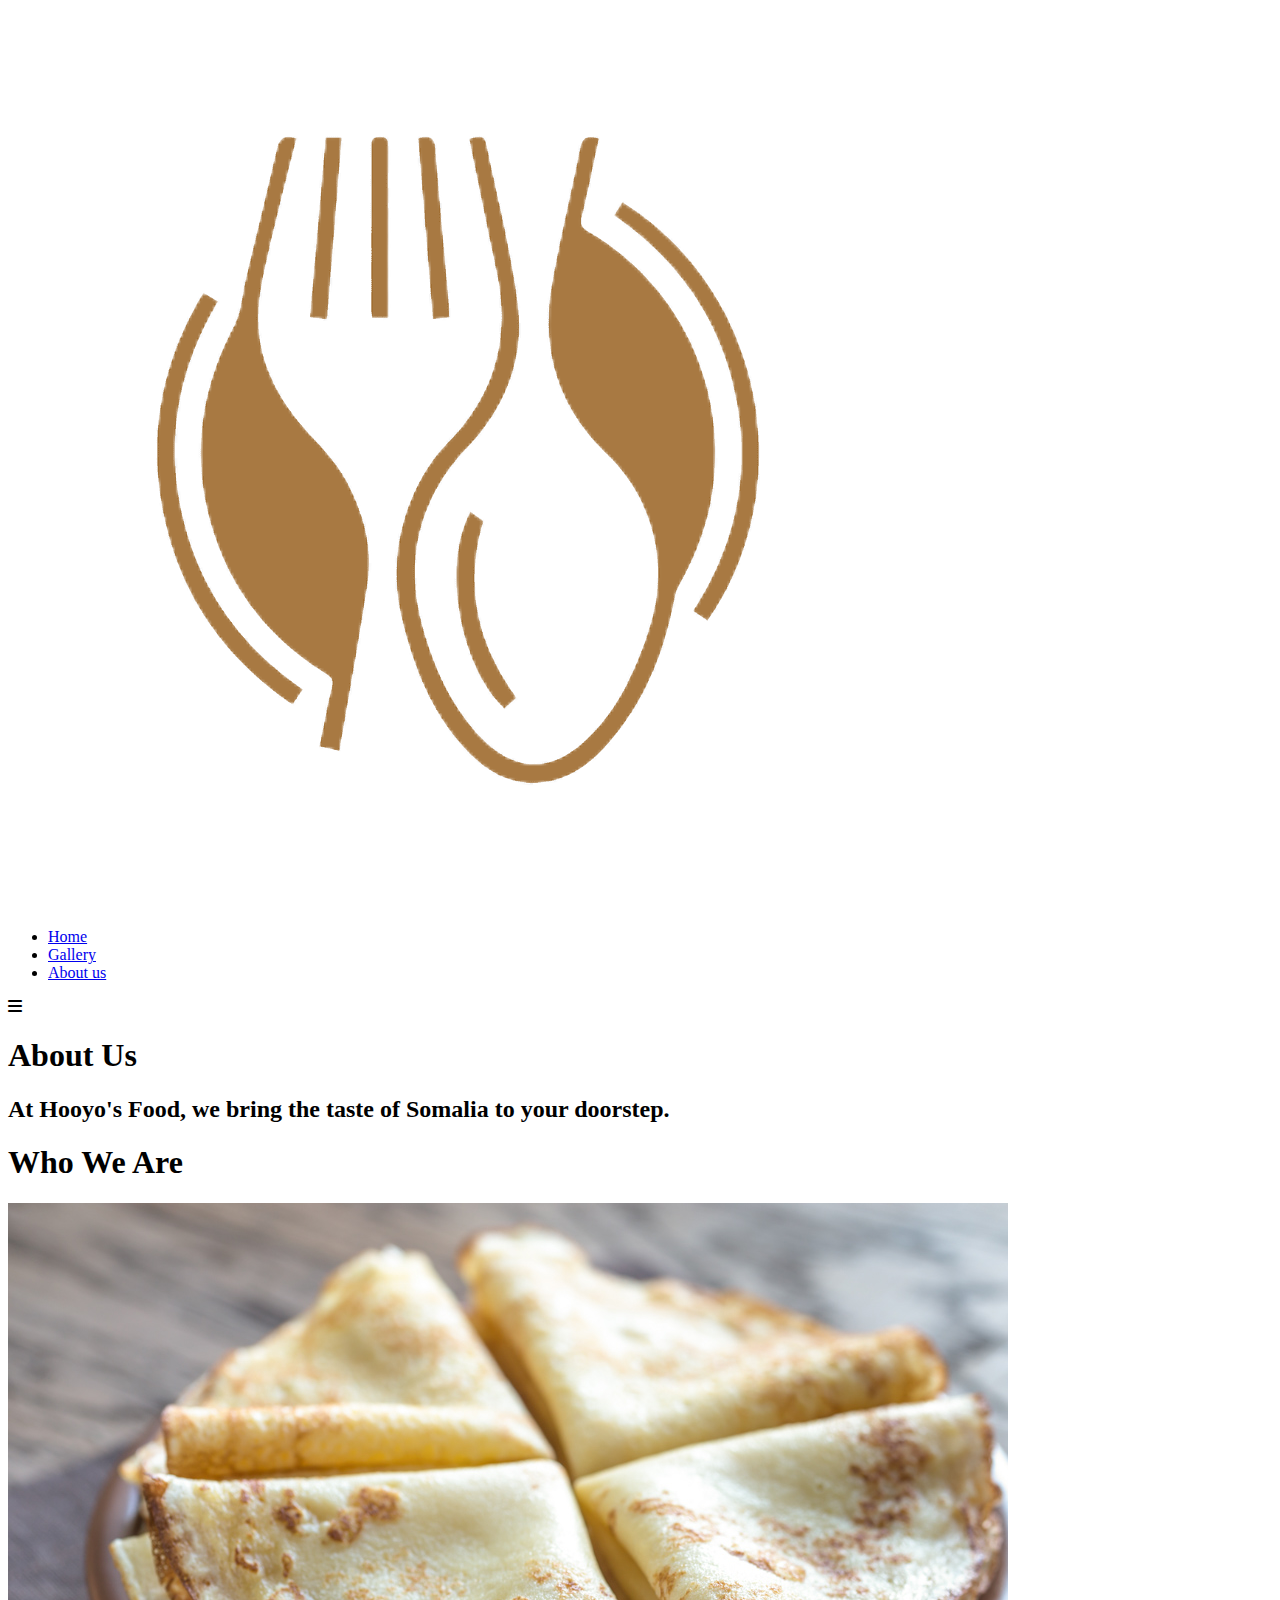
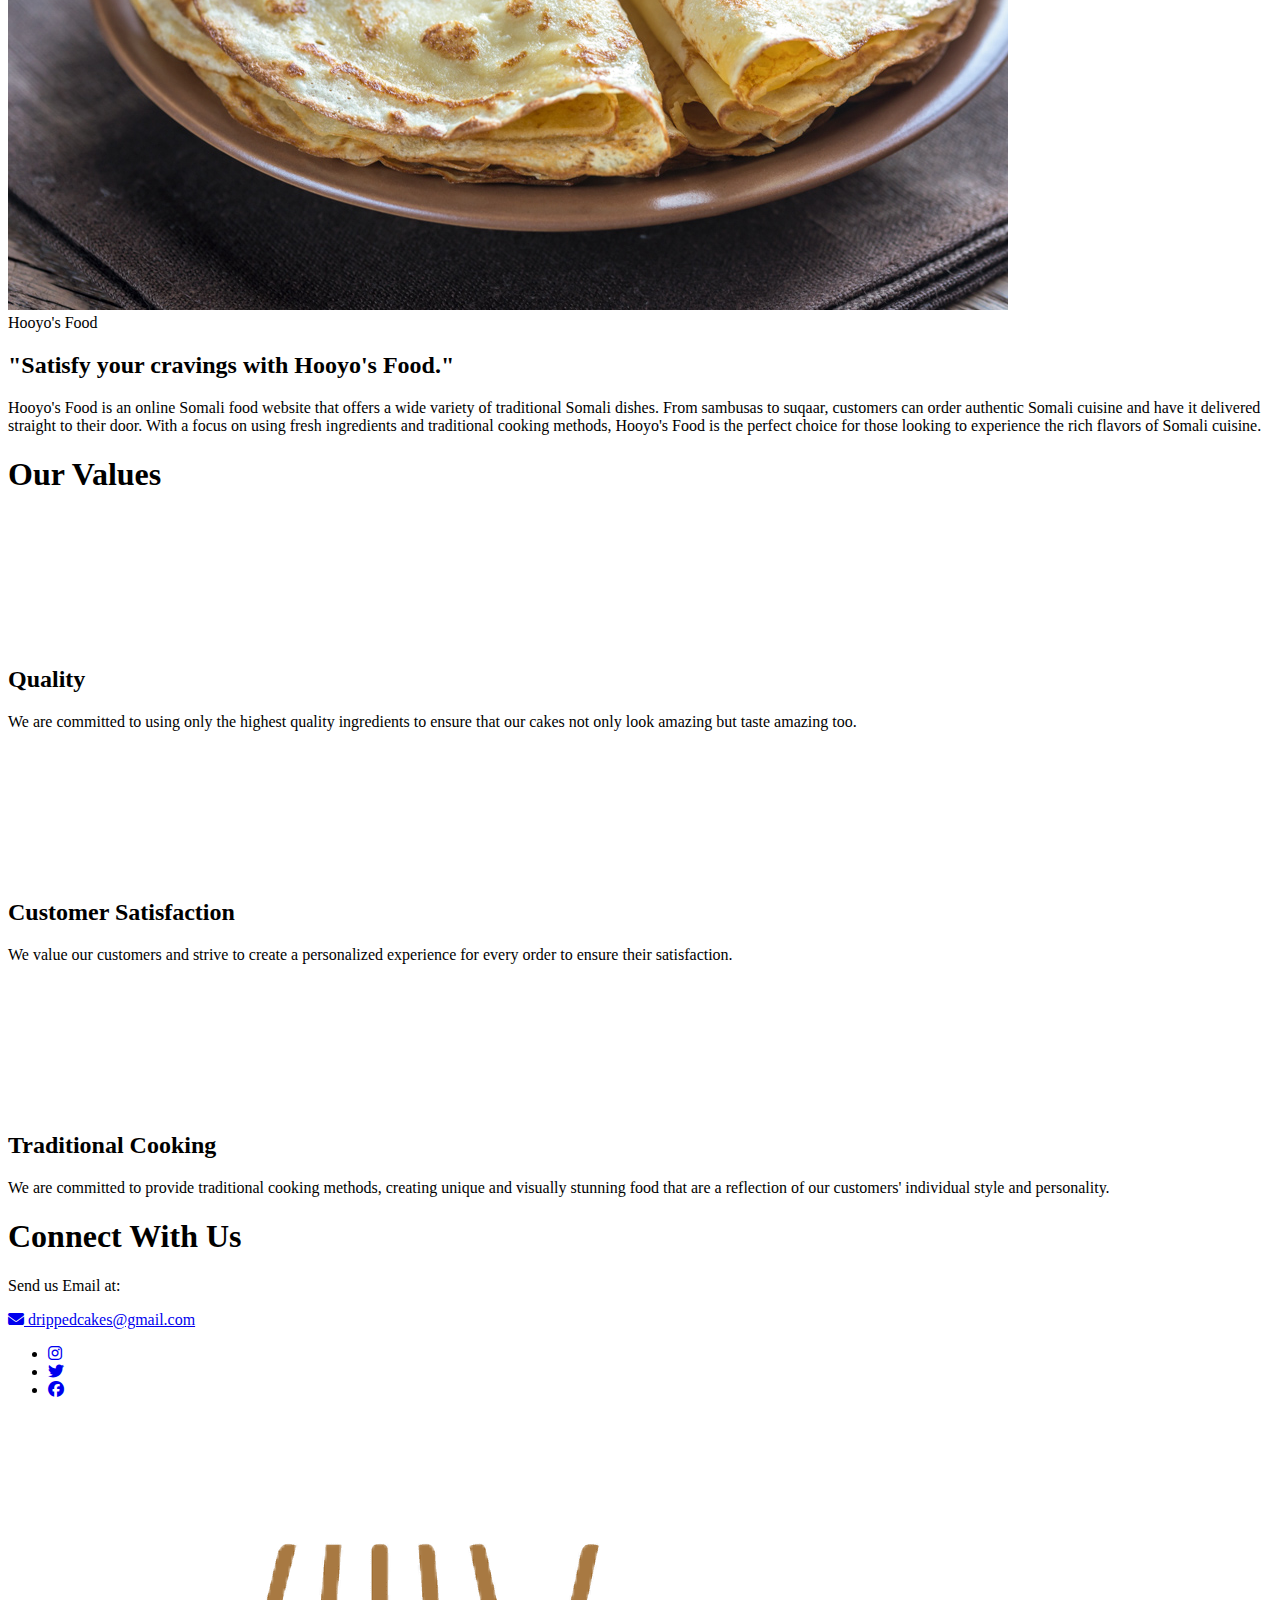
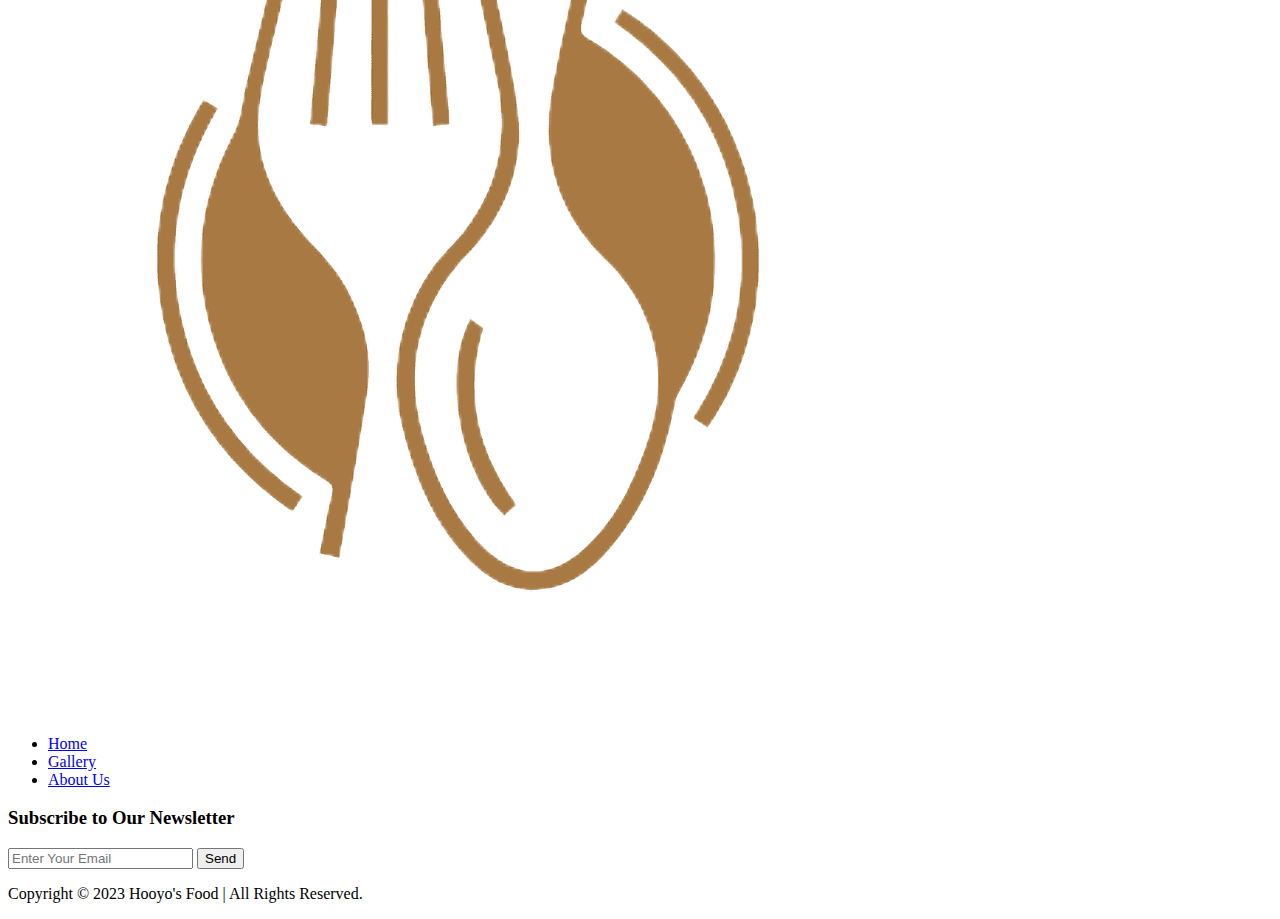
==== about-us.html @ 2bafab56 "Added images, Hero section, about us section" ====
<!DOCTYPE html>
<html lang="en">

<head>
    <meta charset="UTF-8">
    <meta http-equiv="X-UA-Compatible" content="IE=edge">
    <meta name="viewport" content="width=device-width, initial-scale=1.0">
    <meta name="author" content="Hooyo's Food">
    <title>About Us | Hooyo's Food</title>
    <link rel="icon" type="image/x-icon" href="/images/Logo.png" sizes="32x32">

    <!-- CSS File -->
    <link rel="stylesheet" href="css/style.css">

    <!-- JQuery CDN -->
    <script src="https://cdnjs.cloudflare.com/ajax/libs/jquery/3.6.1/jquery.min.js"
        integrity="sha512-aVKKRRi/Q/YV+4mjoKBsE4x3H+BkegoM/em46NNlCqNTmUYADjBbeNefNxYV7giUp0VxICtqdrbqU7iVaeZNXA=="
        crossorigin="anonymous" referrerpolicy="no-referrer"></script>

    <!-- FONTAWESOME CDN -->
    <link rel="stylesheet" href="https://cdnjs.cloudflare.com/ajax/libs/font-awesome/6.2.0/css/all.min.css" />
</head>

<body>

    <!-- ===== Navigation Bar ===== -->
    <header>
        <nav class="navbar">
            <a href="index.html" class="logo">
                <img src="images/Logo.png" alt="Hooyo's Food">
            </a>

            <div class="nav-menu">
                <ul class="nav-list">
                    <li><a href="/">Home</a></li>
                    <li><a href="gallery.html">Gallery</a></li>
                    <li><a href="about-us.html" class="active">About us</a></li>
                </ul>
            </div>

            <i class="fa-solid fa-bars" id="bar"></i>
        </nav>
    </header>


    <!-- ==========================================================================================
            HERO SECTION
    ========================================================================================== -->
    <!-- <section class="hero-section section" id="home">
        <div class="center">
            <div class="content">
                <div class="hero-text">
                    <h1>We add value by designing smart</h1>
                </div>

                <div class="intro-block">
                    <p class="content-heading">We have the skills and ability to tailor our approach to each situation,
                        to deliver our best work.</p>
                    <a href="about-us.html" class="btn">Learn About Us</a>
                </div>
            </div>
        </div>
    </section> -->

    <!-- ==========================================================================================
            PAGE HEADER 
    ========================================================================================== -->
    <section class="page-header">
        <div class="container animated-p1 fadeInTop">
            <h1>About Us</h1>
            <h2>At Hooyo's Food, we bring the taste of Somalia to your doorstep.</h2>
        </div>
    </section>

    <!-- ==========================================================================================
            ABOUT SECTION
    ========================================================================================== -->
    <section class="about section">
        <div class="container">
            <h1>Who We Are</h1>

            <div class="flex">
                <div class="flex-img">
                    <img src="images/Malawah.jpg" alt="About Us">
                </div>

                <div class="flex-content">
                    <span class="pink">Hooyo's Food</span>
                    <h2>"Satisfy your cravings with Hooyo's Food."</h2>

                    <p>Hooyo's Food is an online Somali food website that offers a wide variety of traditional Somali
                        dishes. From sambusas to suqaar, customers can order authentic Somali cuisine and have it
                        delivered straight to their door. With a focus on using fresh ingredients and traditional
                        cooking methods, Hooyo's Food is the perfect choice for those looking to experience the rich
                        flavors of Somali cuisine.</p>
                    <!-- <a href="#/" class="btn">Order Now</a> -->
                </div>
            </div>
        </div>
    </section>


    <!-- ==========================================================================================
            OUR VALUES SECTION
    ========================================================================================== -->
    <section class="services-section values section">
        <div class="container">
            <h1>Our Values</h1>

            <div class="row">
                <div class="col">
                    <div class="plan-card">
                        <img src="images/recommended-food.png">

                        <div class="plan-details">
                            <h2 class="title">Quality</h2>
                            <p class="text">We are committed to using only the highest quality ingredients to ensure
                                that our cakes not only look amazing but taste amazing too.</p>
                        </div>
                    </div>
                </div>

                <div class="col">
                    <div class="plan-card">
                        <img src="images/rating.png">

                        <div class="plan-details">
                            <h2 class="title">Customer Satisfaction</h2>
                            <p class="text">We value our customers and strive to create a personalized experience for
                                every order to ensure their satisfaction.</p>
                        </div>
                    </div>
                </div>

                <div class="col">
                    <div class="plan-card">
                        <img src="images/cooking.png">

                        <div class="plan-details">
                            <h2 class="title">Traditional Cooking</h2>
                            <p class="text">We are committed to provide traditional cooking methods, creating unique and
                                visually stunning food that are a reflection of our customers' individual style and
                                personality.</p>
                        </div>
                    </div>
                </div>
            </div>
        </div>
    </section>

    <!-- ==========================================================================================
           CONNECT WITH US
    ========================================================================================== -->
    <section class="connect">
        <div class="container">
            <h1>Connect With Us</h1>
            <p>Send us Email at:</p>
            <a class="mail" href="mailto:drippedcakes@gmail.com"><i class="fas fa-envelope"></i>
                drippedcakes@gmail.com</a>

            <ul class="social_icons">
                <li><a href="#/"><i class="fa-brands fa-instagram"></i></a></li>
                <li><a href="#/"><i class="fa-brands fa-twitter"></i></a></li>
                <li><a href="#/"><i class="fa-brands fa-facebook"></i></a></li>
            </ul>
        </div>
    </section>



    <!-- ==========================================================================================
            FOOTER
    ========================================================================================== -->
    <footer>
        <div class="container">
            <div class="links">
                <a href="index.html" class="logo">
                    <img src="images/Logo.png">
                </a>
                <ul>
                    <li><a href="index.html">Home</a></li>
                    <li><a href="gallery.html">Gallery</a></li>
                    <li><a href="about-us.html">About Us</a></li>
                </ul>
            </div>

            <div class="contact-details">
                <h3>Subscribe to Our Newsletter</h3>
                <form class="form">
                    <input type="email" name="email" id="email" placeholder="Enter Your Email">
                    <button type="submit">Send</button>
                </form>
            </div>
        </div>
        <div class="branding">
            <p>Copyright &copy; 2023 Hooyo's Food | All Rights Reserved.</p>
        </div>
    </footer>


    <!-- JavaScript File -->
    <script src="js/script.js"></script>
</body>

</html>
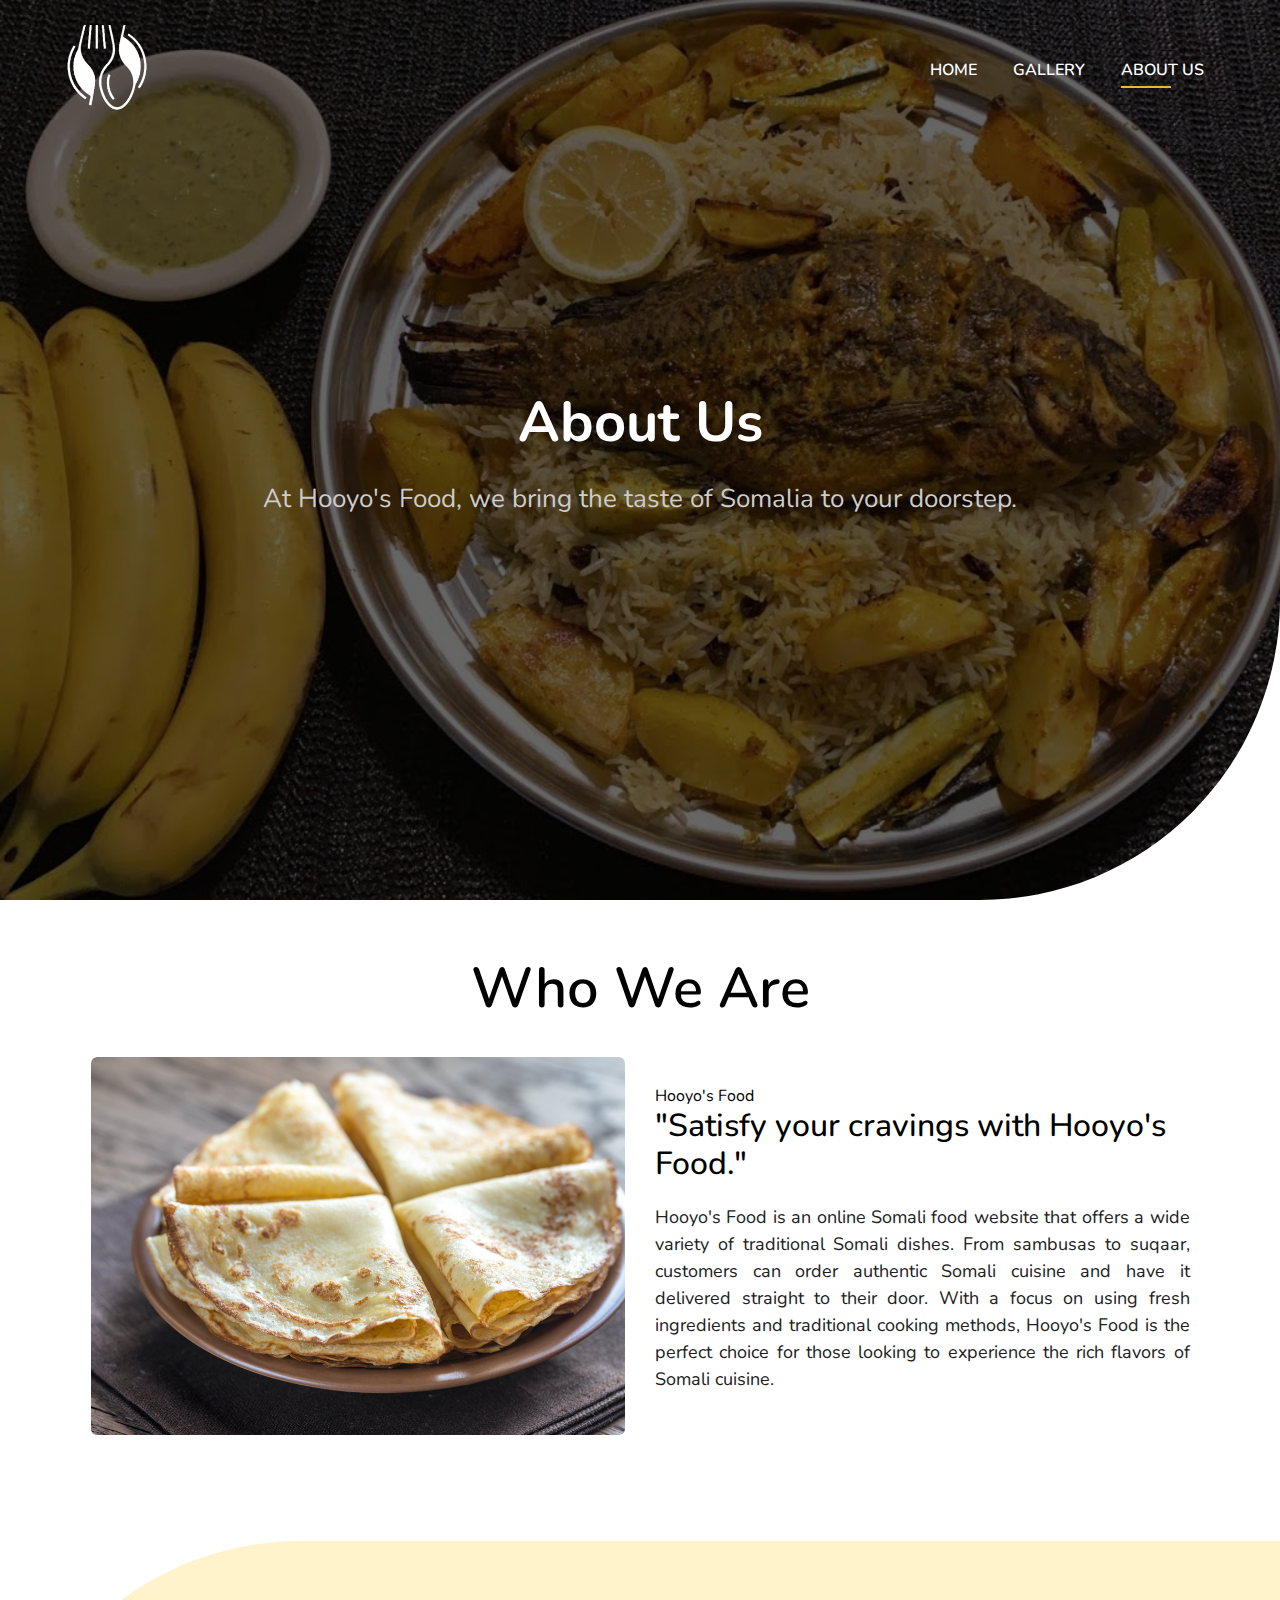
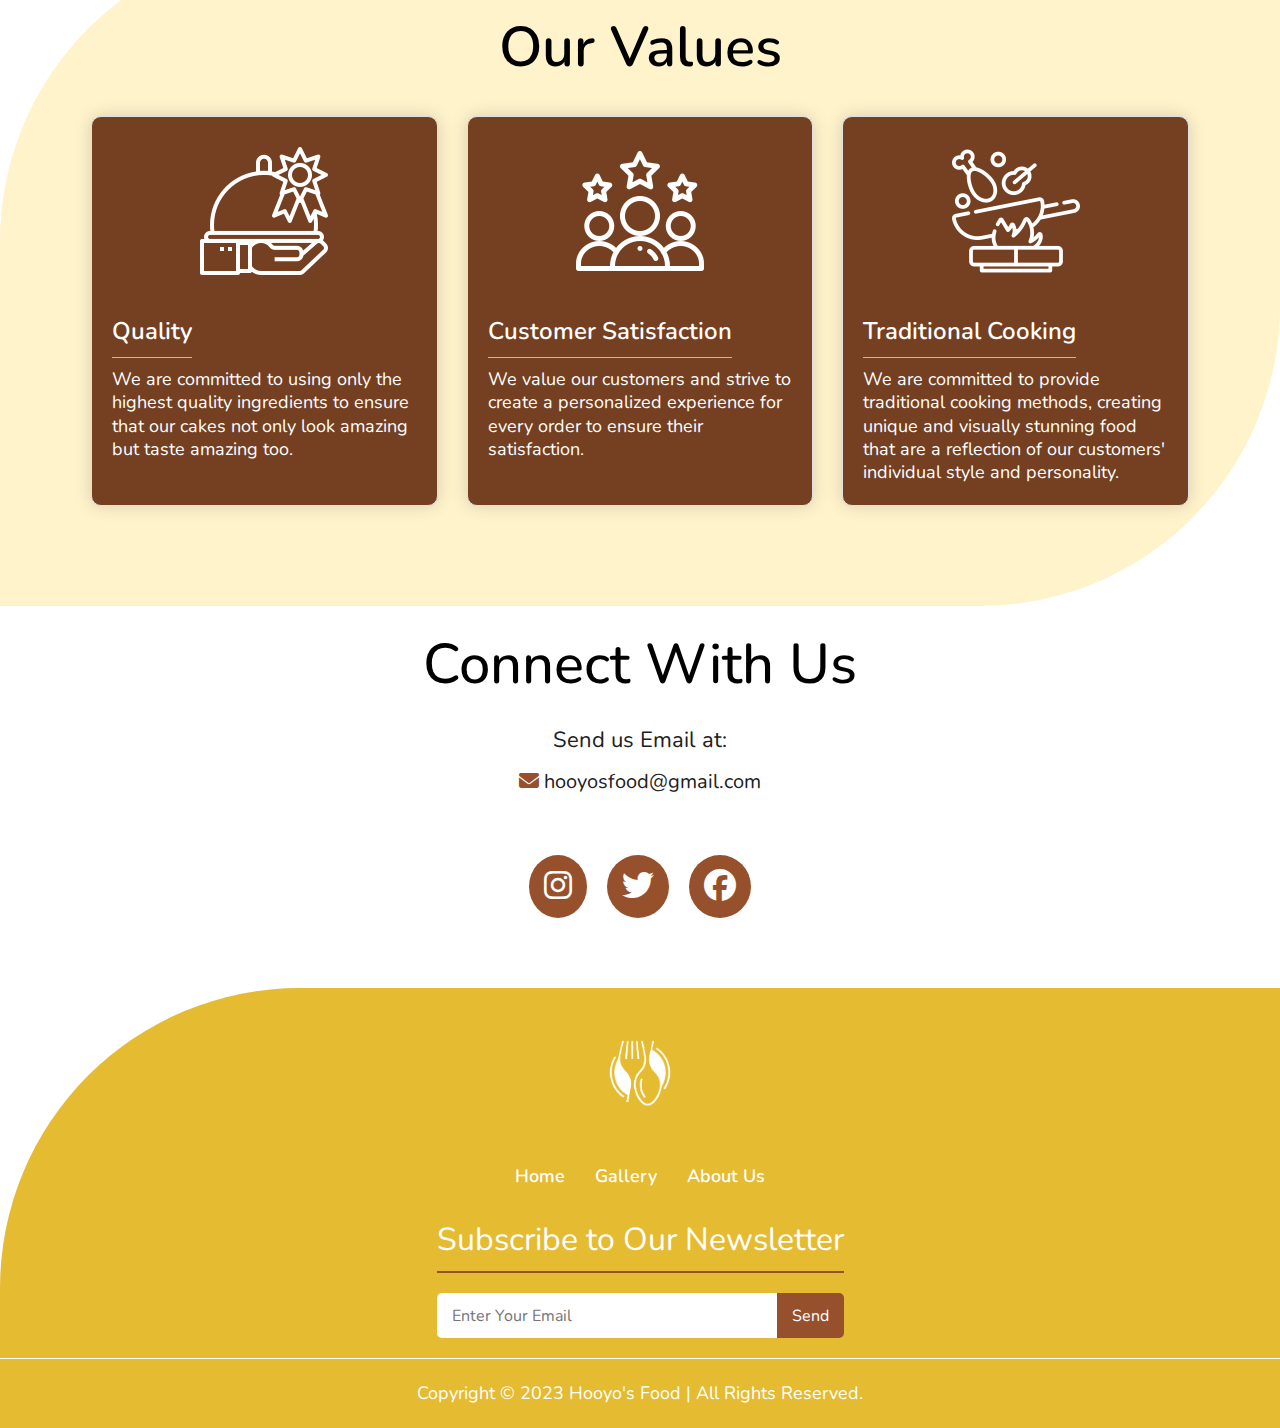
==== commit 85a1c083: "Added comments, finished js and cs, added favicon" ====
--- a/about-us.html
+++ b/about-us.html
@@ -156,7 +156,7 @@
             <h1>Connect With Us</h1>
             <p>Send us Email at:</p>
             <a class="mail" href="mailto:drippedcakes@gmail.com"><i class="fas fa-envelope"></i>
-                drippedcakes@gmail.com</a>
+                hooyosfood@gmail.com</a>
 
             <ul class="social_icons">
                 <li><a href="#/"><i class="fa-brands fa-instagram"></i></a></li>
--- a/css/style.css
+++ b/css/style.css
@@ -0,0 +1,1082 @@
+@import url("https://fonts.googleapis.com/css2?family=Nunito+Sans:wght@300;400;600;700;800;900&family=Nunito:wght@300;400;500;600;700;800&display=swap");
+
+:root {
+  --nunito: "Nunito", sans-serif;
+  --nunito-sans: "Nunito Sans", sans-serif;
+  --brown-clr: #96502b;
+}
+
+* {
+  box-sizing: border-box;
+  margin: 0;
+  padding: 0;
+}
+
+html {
+  scroll-behavior: smooth;
+  font-family: var(--nunito);
+}
+
+body {
+  overflow-x: hidden;
+  width: 100%;
+  margin: 0 auto;
+}
+
+a,
+a:hover,
+a:focus {
+  text-decoration: none;
+}
+
+ul,
+li {
+  list-style: none;
+}
+
+h1,
+h2,
+h2 span,
+h3,
+h4,
+h5,
+h6 {
+  margin: 0;
+}
+
+h1 {
+  font-weight: 500;
+  font-size: 56px;
+  margin: 0 0 20px 0;
+}
+
+a,
+ul,
+li,
+p {
+  font-family: var(--nunito);
+  color: #202020;
+}
+
+p {
+  line-height: 1.6em;
+  font-size: 18px;
+}
+
+.container {
+  width: 95%;
+  margin: auto;
+  padding: 20px 30px;
+}
+
+.section {
+  padding: 3em 0 5em;
+  background: #fff;
+  position: relative;
+  z-index: 1;
+}
+
+/* ===== Header - Navbar ====== */
+.navbar {
+  display: flex;
+  align-items: center;
+  justify-content: space-between;
+  padding: 0.5rem 3rem;
+  background: none;
+  position: absolute;
+  top: 0;
+  left: 0;
+  width: 100%;
+  z-index: 1000;
+}
+
+.logo {
+  width: 10%;
+}
+
+.logo img {
+  width: 100%;
+  filter: brightness(0) invert(1);
+}
+
+.navbar .nav-menu {
+  display: flex;
+  align-items: center;
+  justify-content: center;
+  gap: 20px;
+  position: relative;
+  z-index: -1;
+}
+
+.navbar ul {
+  display: flex;
+  justify-content: flex-end;
+  padding: 0;
+  list-style: none;
+}
+
+.navbar ul li {
+  padding: 0.5rem;
+  transition: 0.3s;
+  margin: 0 20px 0 0;
+}
+
+.navbar ul li a {
+  color: #fff;
+  font-weight: 600;
+  font-size: 16px;
+  font-family: var(--montserrat);
+  line-height: 27px;
+  padding-bottom: 10px;
+  text-transform: uppercase;
+  text-align: center;
+  position: relative;
+  transition: 0.5s;
+}
+
+.navbar ul li a::after,
+.popup-mobilemenu .content .mainmenu-nav .navbar-list1 li a::after {
+  content: "";
+  position: absolute;
+  width: 0%;
+  height: 2px;
+  left: 0;
+  transition: 0.5s;
+  background-color: #e5bb31;
+  bottom: 3px;
+}
+
+.navbar ul li a:hover::after,
+.navbar ul li a.active::after,
+.popup-mobilemenu .content .mainmenu-nav .navbar-list1 li a.active::after {
+  width: 60%;
+}
+
+.navbar ul li a.active {
+  color: #fff;
+}
+
+.navbar.scroll-on{
+  position: fixed;
+  top: 0;
+  left: 0;
+  width: 100%;
+  box-shadow: 0 0.125rem 1.75rem 0 rgba(0, 0, 0, 0.327);
+  transition: all 0.15s ease-in-out 0s;
+  /* padding: 7px 30px; */
+  background-color: #fff;
+  backdrop-filter: blur(10px);
+  z-index: 1000;
+  animation: headerSlideDown 0.5s ease forwards;
+}
+
+.navbar.scroll-on ul li a {
+  color: var(--light-blue);
+}
+
+.navbar.scroll-on #bar {
+  color: var(--brown-clr);
+}
+
+@keyframes headerSlideDown {
+  0% {
+    margin-top: -100px;
+    opacity: 0;
+  }
+
+  30% {
+    margin-top: -50px;
+    opacity: 0;
+  }
+
+  100% {
+    margin-top: 0;
+    opacity: 1;
+  }
+}
+
+
+.navbar.scroll-on {
+  position: fixed;
+  top: 0;
+  left: 0;
+  width: 100%;
+  box-shadow: 0 0.125rem 1.75rem 0 rgb(0, 0, 0, 0.3);
+  transition: all 0.15s ease-in-out 0s;
+  background: #fff;
+  z-index: 1000;
+  animation: headerSlideDown 0.5s ease forwards;
+}
+.navbar.scroll-on .logo {
+  width: 7%;
+}
+.navbar.scroll-on .logo img {
+  filter: none;
+}
+
+@keyframes headerSlideDown {
+  0% {
+    margin-top: -100px;
+    opacity: 0;
+  }
+
+  30% {
+    margin-top: -50px;
+    opacity: 0;
+  }
+
+  100% {
+    margin-top: 0;
+    opacity: 1;
+  }
+}
+
+/* ===== Mobile Navbar ===== */
+#bar {
+  display: none;
+  color: #fff;
+  font-size: 26px;
+}
+
+.popup-mobilemenu {
+  z-index: 1000000;
+  position: fixed;
+  content: "";
+  width: 100%;
+  height: 100%;
+  position: fixed;
+  top: 0;
+  bottom: 0;
+  left: 0;
+  right: 0;
+  background-color: rgba(6, 40, 81, 0.4);
+  opacity: 0;
+  visibility: hidden;
+  transition: opacity 0.5s ease-out;
+}
+
+.popup-mobilemenu.menu-open {
+  visibility: visible;
+  opacity: 1;
+}
+
+.popup-mobilemenu .menu-inner {
+  padding: 25px 40px;
+  width: 375px;
+  z-index: 999;
+  position: absolute;
+  background: #f5f5f5;
+  height: 100%;
+  display: flex;
+  flex-direction: column;
+  box-shadow: 0 0 10px 0 rgb(0 0 0 / 70%);
+  opacity: 0;
+  right: -350px;
+  transition: all 0.5s ease-out;
+}
+
+.popup-mobilemenu.menu-open .menu-inner {
+  opacity: 1;
+  right: 0;
+  overflow-y: auto;
+}
+
+.popup-mobilemenu .menu-inner .menu-top {
+  border-bottom: 1px solid rgba(255, 224, 21, 0.3);
+  padding: 0 0 10px 0;
+  display: flex;
+  justify-content: flex-end;
+}
+
+.menu-top i {
+  color: #1b1b1b;
+  font-size: 22px;
+}
+
+.popup-mobilemenu .content {
+  display: flex;
+  flex-direction: column;
+  align-items: flex-start;
+  border-bottom: 1px solid rgba(255, 255, 255, 0.1);
+  padding-bottom: 20px;
+  margin-top: 20px;
+}
+
+.popup-mobilemenu .content .mainmenu-nav .navbar-list1 {
+  display: flex;
+  flex-direction: column;
+  align-items: flex-start;
+  margin: 0;
+  margin-top: 20px;
+  text-align: left;
+}
+
+.popup-mobilemenu .content .mainmenu-nav .navbar-list1 li {
+  display: inherit;
+  margin: 7px 0px !important;
+}
+
+.popup-mobilemenu .content .mainmenu-nav .navbar-list1 li a {
+  color: #1b1b1b;
+  position: relative;
+  transition: 0.4s;
+  font-size: 22px;
+  text-transform: capitalize;
+  letter-spacing: 1px;
+  font-family: var(--poppins);
+  margin: 0;
+  display: block;
+  font-weight: 500;
+  padding: 0;
+  padding-bottom: 10px;
+  opacity: 1;
+}
+
+.popup-mobilemenu .content .mainmenu-nav .navbar-list1 li a.active {
+  color: var(--light-blue);
+}
+
+.popup-mobilemenu .btn {
+  background: var(--background-color-2);
+  color: #fff;
+  display: block;
+  margin-top: 10px;
+}
+
+
+/* SLIDER */
+.slider {
+  margin: 0 auto;
+  width: 100%;
+}
+
+.slide_viewer {
+  height: 100vh;
+  overflow: hidden;
+  position: relative;
+  border-bottom-right-radius: 300px;
+}
+
+.slide_group {
+  height: 100%;
+  position: relative;
+  width: 100%;
+}
+
+.slide {
+  display: none;
+  height: 100%;
+  padding-top: 135px;
+  position: absolute;
+  width: 100%;
+  background-repeat: no-repeat;
+  background-size: cover;
+  background-position: center center;
+  background-attachment: fixed;
+}
+
+.slide:first-child {
+  display: block;
+}
+
+.slide:nth-of-type(1) {
+  background-image: linear-gradient(
+      180deg,
+      rgba(0, 0, 0, 0.5) 0%,
+      rgba(0, 0, 0, 0.7) 100%
+    ),
+    url("../images/Somali-Beef-Stew-with-Rice-22052017.webp");
+}
+
+.slide:nth-of-type(2) {
+  background-image: linear-gradient(
+      180deg,
+      rgba(0, 0, 0, 0.5) 0%,
+      rgba(0, 0, 0, 0.5) 100%
+    ),
+    url("../images/Surbiyaan\ Hilib\ adhi.jpg");
+}
+
+.slide:nth-of-type(3) {
+  background-image: linear-gradient(
+      180deg,
+      rgba(0, 0, 0, 0.5) 0%,
+      rgba(0, 0, 0, 0.5) 100%
+    ),
+    url("../images/Kaluun\ Iyo\ Bariis.jpg");
+}
+
+.slide:nth-of-type(4) {
+  background-image: linear-gradient(
+      180deg,
+      rgba(0, 0, 0, 0.5) 0%,
+      rgba(0, 0, 0, 0.5) 100%
+    ),
+    url("../images/mission.JPG");
+}
+
+.slide_buttons {
+  left: 0;
+  position: absolute;
+  right: 0;
+  text-align: center;
+}
+
+a.slide_btn {
+  color: #474544;
+  font-size: 42px;
+  margin: 0 0.175em;
+  -webkit-transition: all 0.4s ease-in-out;
+  -moz-transition: all 0.4s ease-in-out;
+  -ms-transition: all 0.4s ease-in-out;
+  -o-transition: all 0.4s ease-in-out;
+  transition: all 0.4s ease-in-out;
+}
+
+.slide_btn.active,
+.slide_btn:hover {
+  color: #ccc;
+  cursor: pointer;
+}
+
+.directional_nav {
+  height: 50px;
+  width: 100%;
+  margin: 0 auto;
+  position: absolute;
+  z-index: 999;
+  top: 50%;
+}
+
+.directional_nav svg {
+  width: 40px;
+}
+
+.previous_btn {
+  bottom: 0;
+  left: 20px;
+  margin: auto;
+  position: absolute;
+  top: 0;
+}
+
+.next_btn {
+  bottom: 0;
+  margin: auto;
+  position: absolute;
+  /* left: 1250px; */
+  right: 20px;
+  top: 0;
+}
+
+.previous_btn,
+.next_btn {
+  cursor: pointer;
+  height: 65px;
+  opacity: 0.5;
+  -webkit-transition: opacity 0.4s ease-in-out;
+  -moz-transition: opacity 0.4s ease-in-out;
+  -ms-transition: opacity 0.4s ease-in-out;
+  -o-transition: opacity 0.4s ease-in-out;
+  transition: opacity 0.4s ease-in-out;
+  width: 65px;
+}
+
+.previous_btn:hover,
+.next_btn:hover {
+  opacity: 1;
+}
+
+@media only screen and (max-width: 767px) {
+  .previous_btn {
+    left: 0;
+  }
+  .next_btn {
+    right: 0;
+  }
+}
+
+.center {
+  height: 100%;
+  margin: -1px auto;
+  padding: 1px 48px;
+  max-width: 1504px;
+  position: relative;
+  display: flex;
+  flex-direction: column;
+  align-items: center;
+  justify-content: center;
+}
+
+.content {
+  position: relative;
+  max-width: 100%;
+  margin: 0 auto;
+  display: flex;
+  flex-direction: column;
+  justify-content: center;
+  align-items: center;
+  text-align: left;
+  gap: 0;
+}
+
+.hero-text {
+  width: 850px;
+  max-width: 100%;
+  margin: 0 0 0;
+}
+
+.hero-text h1 {
+  margin-left: -0.05em;
+  font-size: 75px;
+  font-weight: bold;
+  font-family: var(--nunito-sans);
+  letter-spacing: -0.03em;
+  line-height: 0.96em;
+  text-transform: none;
+  color: #fff;
+}
+
+.hero-text h2 {
+  color: #fff;
+  font-size: 34px;
+}
+
+.btn {
+  padding: 12px 25px;
+  background: var(--brown-clr);
+  border: 2px solid var(--brown-clr);
+  color: #fff;
+  font-size: 20px;
+  transition: 0.5s all;
+  display: inline-block;
+  margin: auto;
+  margin-top: 30px;
+  z-index: 1000;
+}
+
+.btn:hover {
+  background: transparent;
+  color: var(--brown-clr);
+}
+
+/* ===== ABOUT PAGE ===== */
+.page-header {
+  height: 100vh;
+  /* padding-top: 115px; */
+  background: url("../images/Kaluun\ Iyo\ Bariis.jpg");
+  background-color: rgb(0, 0, 0, 0.5);
+  background-blend-mode: multiply;
+  background-size: cover;
+  background-repeat: no-repeat;
+  background-position: bottom center;
+  background-attachment: fixed;
+  display: flex;
+  -webkit-box-pack: center;
+  justify-content: center;
+  -webkit-box-align: center;
+  align-items: center;
+  text-align: center;
+  position: relative;
+  background-color: rgb(0, 0, 0, 0.6);
+  text-align: center;
+  border-bottom-right-radius: 300px;
+}
+
+.page-header h1 {
+  color: #fff;
+  text-align: center;
+  font-weight: 700;
+  position: relative;
+  z-index: 2;
+}
+
+.page-header h2 {
+  color: #ccc;
+  font-weight: 400;
+  font-size: 26px;
+}
+
+.page-header h2 a {
+  color: var(--lightGreen-color);
+  font-size: 28px;
+  font-weight: 500;
+  transition: 0.4s;
+}
+
+.flex {
+  display: flex;
+  align-items: center;
+  justify-content: space-evenly;
+  gap: 30px;
+}
+
+.flex-img {
+  width: 50%;
+  overflow: hidden;
+}
+
+.flex-img img {
+  width: 100%;
+  transition: 0.5s all;
+}
+
+.flex-img img:hover {
+  transform: scale(1.05);
+}
+
+.flex-content {
+  width: 50%;
+}
+
+.flex-content p {
+  font-size: 18px;
+  margin-bottom: 20px;
+  line-height: 1.5;
+}
+
+.home-about {
+  border-bottom: 2px solid var(--brown-clr);
+  margin-bottom: 30px;
+}
+
+.home-about .flex-content span {
+  color: var(--brown-clr);
+  font-size: 18px;
+  font-weight: 700;
+  text-transform: uppercase;
+  display: block;
+  margin-bottom: 10px;
+}
+
+.home-about h2 {
+  color: #202020;
+  font-size: 46px;
+  margin-bottom: 20px;
+}
+
+.home-about p {
+  font-size: 18px;
+  line-height: 1.4;
+  max-width: 100%;
+  width: 978px;
+  margin: auto;
+}
+
+.about {
+  padding: 30px;
+  padding-bottom: 80px;
+}
+.section:not(#home) h1 {
+  text-align: center;
+  font-weight: 600;
+  margin-bottom: 30px;
+}
+
+.flex {
+  display: flex;
+  align-items: center;
+  gap: 30px;
+  justify-content: space-evenly;
+}
+
+.flex-img {
+    overflow: hidden;
+    border-radius: 6px;
+    width: 50%;
+}
+
+.flex img {
+  width: 100%;
+  border-radius: 6px;
+  transition: 0.5s;
+}
+
+.flex img:hover {
+    transform: scale(1.05);
+}
+
+.flex-content {
+  width: 50%;
+}
+
+.flex-content h2 {
+  font-size: 32px;
+  line-height: 1.2;
+  margin-bottom: 20px;
+  font-weight: 500;
+}
+
+.flex-content p {
+    font-size: 18px;
+    text-align: justify;
+    margin-bottom: 20px;
+}
+
+.about .btn {
+  margin-top: 0;
+}
+.about .btn:hover {
+  color: var(--lightBlue-color);
+}
+
+.services-section {
+  background: #fff3cc;
+  padding-bottom: 80px;
+  border-bottom-right-radius: 300px;
+  border-top-left-radius: 300px;
+}
+
+.row {
+  display: flex;
+  justify-content: space-evenly;
+  align-items: stretch;
+  flex-wrap: wrap;
+  row-gap: 30px;
+}
+
+.col {
+  width: 30%;
+}
+
+.plan-card {
+  padding: 0;
+  height: 100% ;
+  background: #fff;
+  border-radius: 10px;
+  border: 1px solid #e1e1e1;
+  box-shadow: 0px 0px 20px 2px rgba(0,0,0,0.15);
+  box-shadow: 0 0 17px 0 rgb(0 0 0 / 15%);
+  transition: 0.5s;
+}
+
+.plan-card:hover {
+  transform: translateY(-10px);
+}
+
+.plan-card img {
+  width: 100%;
+  height: 240px;
+  border-radius: inherit;
+  border-bottom-left-radius: 0;
+  border-bottom-right-radius: 0;
+  margin-bottom: 15px;
+}
+
+.plan-details {
+  padding: 10px 20px 20px 20px;
+  text-align: left;
+}
+
+.plan-details h2{
+  display: inline-block;
+  font-weight: 600;
+  padding-bottom: 10px;
+  margin-bottom: 10px;
+  border-bottom: 1px solid #e5bb31;
+}
+
+.plan-details p {
+  font-size: 18px;
+  line-height: 1.3;
+  color: #333;
+}
+
+.values .plan-card img {
+  width: unset;
+  height: unset;
+  margin: auto;
+  display: flex;
+  padding: 30px 0;
+}
+
+.values .plan-card {
+  background: #753f21;
+}
+
+.values .plan-card p,
+.values .plan-card h2 {
+  color: #fff;
+}
+
+
+/* ===== Connect Section ===== */
+.connect {
+  margin-bottom: 50px;
+}
+.connect .container{
+  display: flex;
+  flex-direction: column;
+  align-items: center;
+  justify-content: center;
+}
+
+.connect p {
+  font-size: 22px;
+  padding-bottom: 10px;
+}
+
+.connect .mail {
+  font-size: 20px;
+  margin-bottom: 30px;
+  transition: 0.4s all;
+}
+
+.connect i {
+  color: var(--brown-clr);
+}
+
+.connect .mail:hover {
+  color: #ffcc24;
+}
+
+.social_icons {
+  display: flex;
+  gap: 20px;
+  align-items: center;
+  margin-top: 30px;
+}
+
+.social_icons li a{
+  font-size: 32px;
+  color: #fff;
+  background: var(--brown-clr);
+  transition: 0.4s all;
+  display: block;
+  padding: 10px 15px;
+  border-radius: 50%;
+}
+
+.social_icons li a i {
+  color: #fff;
+  transition: 0.4s all;
+}
+
+.social_icons li a:hover {
+  transform: translateY(-10px);
+}
+
+/* ======================================
+   GALLERY
+   ====================================== */
+.page-header.gallery {
+  background-image: url("../images/Suugo\ Suqaar.jpg");
+}
+
+
+
+
+
+/* ===== Footer ===== */
+footer {
+  position: relative;
+  height: auto;
+  padding: 20px 0 0 0;
+  background: #e5bb31;
+  text-align: center;
+  color: #fff;
+  border-top-left-radius: 300px;
+}
+
+footer .container {
+  margin-left: 0;
+  margin-right: 0;
+  padding-left: 30px;
+  padding-right: 30px;
+  width: 100%;
+  display: flex;
+  flex-wrap: wrap;
+  justify-content: space-evenly;
+}
+
+footer .logo {
+  margin: 0 auto;
+  margin-bottom: 20px;
+  width: 10%;
+  display: block;
+}
+
+footer .links {
+  margin-bottom: 10px;
+}
+
+footer .links ul {
+  display: flex;
+  align-items: center;
+  justify-content: center;
+}
+
+footer .links ul li {
+  padding: 20px 15px;
+}
+
+footer .links ul li a {
+  color: #fff;
+  font-size: 18px;
+  font-weight: 600;
+  font-family: var(--quicksand);
+  transition: all 0.4s ease-in-out;
+}
+
+footer .links ul li a:hover {
+  color: var(--brown-clr);
+}
+
+footer .contact-details h3 {
+  color: #fff;
+  font-size: 32px;
+  font-weight: 400;
+  padding-bottom: 10px;
+  border-bottom: 2px solid var(--brown-clr);
+  margin-bottom: 20px;
+}
+
+.form {
+  display: flex;
+  align-items: center;
+  justify-content: center;
+}
+
+.form input {
+  height: 45px;
+  width: 100%;
+  border: none;
+  outline: none;
+  padding: 15px;
+  border-radius: 5px;
+  border-top-right-radius: 0;
+  border-bottom-right-radius: 0;
+  font-family: var(--montserrat);
+  font-size: 16px;
+}
+
+.form button {
+  height: 45px;
+  background: var(--brown-clr);
+  outline: none;
+  border: none;
+  padding: 15px;
+  border-radius: 5px;
+  border-top-left-radius: 0;
+  border-bottom-left-radius: 0;
+  cursor: pointer;
+  color: #fff;
+  font-size: 16px;
+  font-family: var(--montserrat);
+  display: flex;
+  align-items: center;
+}
+
+footer .branding {
+  padding-top: 20px;
+  padding-bottom: 20px;
+  border-top: 1px solid #fff;
+}
+
+.branding p {
+  color: #fff;
+}
+
+
+
+
+
+/* ===== RESPONSIVE DESIGN ===== */
+
+/* FOR TABS */
+@media (max-width: 991px) {
+  .logo {
+    width: 15%;
+  }
+
+  .navbar .nav-menu {
+    display: none;
+  }
+  
+  #bar {
+    display: block;
+  }
+
+  .navbar.scroll-on .logo {
+    width: 12%;
+  }
+
+  .center {
+    margin-left: 0;
+    padding-left: 3rem;
+    padding-right: 3rem;
+  }
+
+  /* About */
+  .flex {
+    flex-direction: column;
+  }
+
+  .flex-content,
+  .flex-img {
+    width: 100%;
+  }
+}
+
+/* FOR MOBILE */
+@media (max-width: 540px) {
+  .logo {
+    width: 25%;
+  }
+  .navbar.scroll-on .logo,
+  footer .logo {
+    width: 20%;
+  }
+
+  .container {
+    padding-left: 15px;
+    padding-right: 15px;
+  }
+
+  .slide {
+    padding-top: 80px;
+  }
+
+  .center {
+    padding-left: 1rem;
+    padding-right: 1rem;
+    margin-left: 0;
+  }
+
+  .hero-text h1 {
+    font-size: 50px;
+  }
+
+  .col {
+    width: 80%;
+  }
+}
+
+@media (max-width: 425px) {
+  .logo {
+    width: 40%;
+  }
+
+  .navbar.scroll-on .logo,
+  footer .logo {
+    width: 30%;
+  }
+
+  .home-about h2 {
+    font-size: 38px;
+  }
+
+  .waterfall {
+    margin: 0 !important;
+    margin-left: 20px !important;
+  }
+
+  .waterfall .item {
+    filter: none !important;
+    transform: rotate(0) !important;
+  }
+
+  .waterfall .item img {
+    transform: rotate(0) !important;
+  }
+}
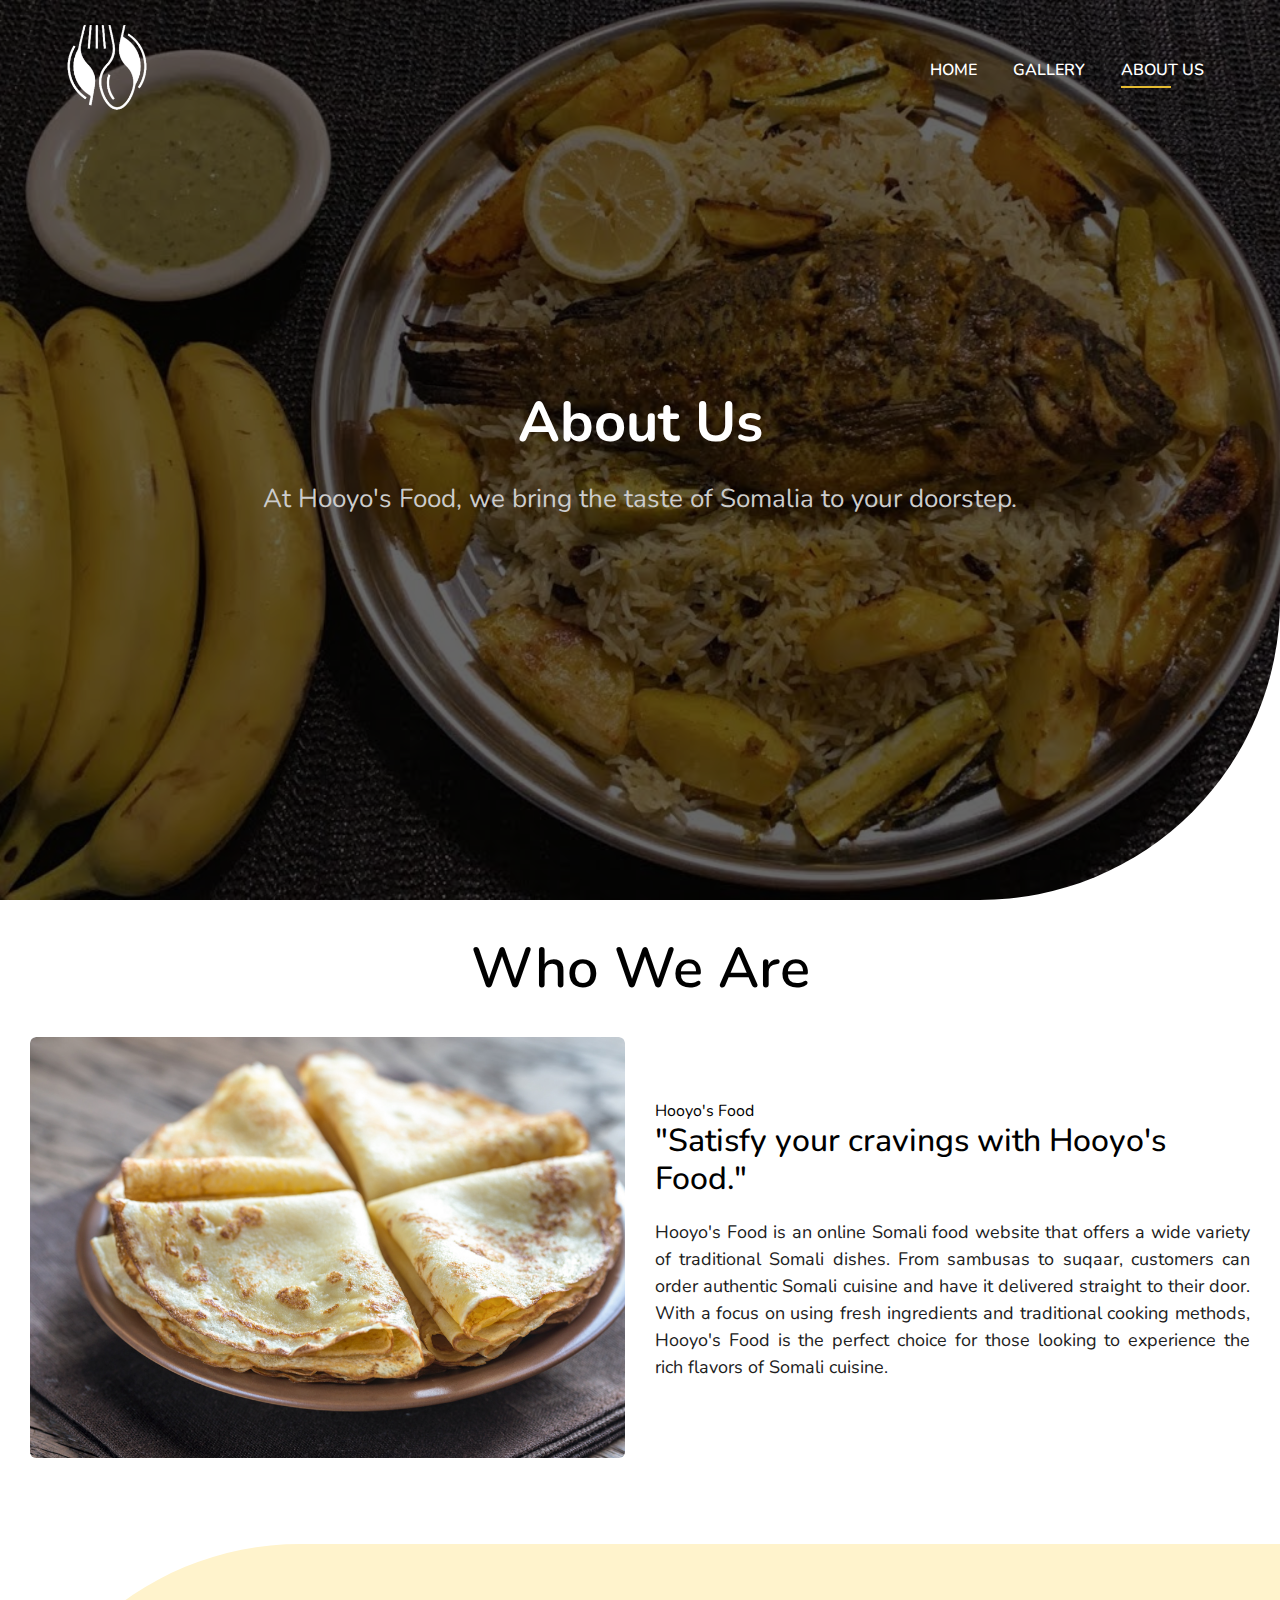
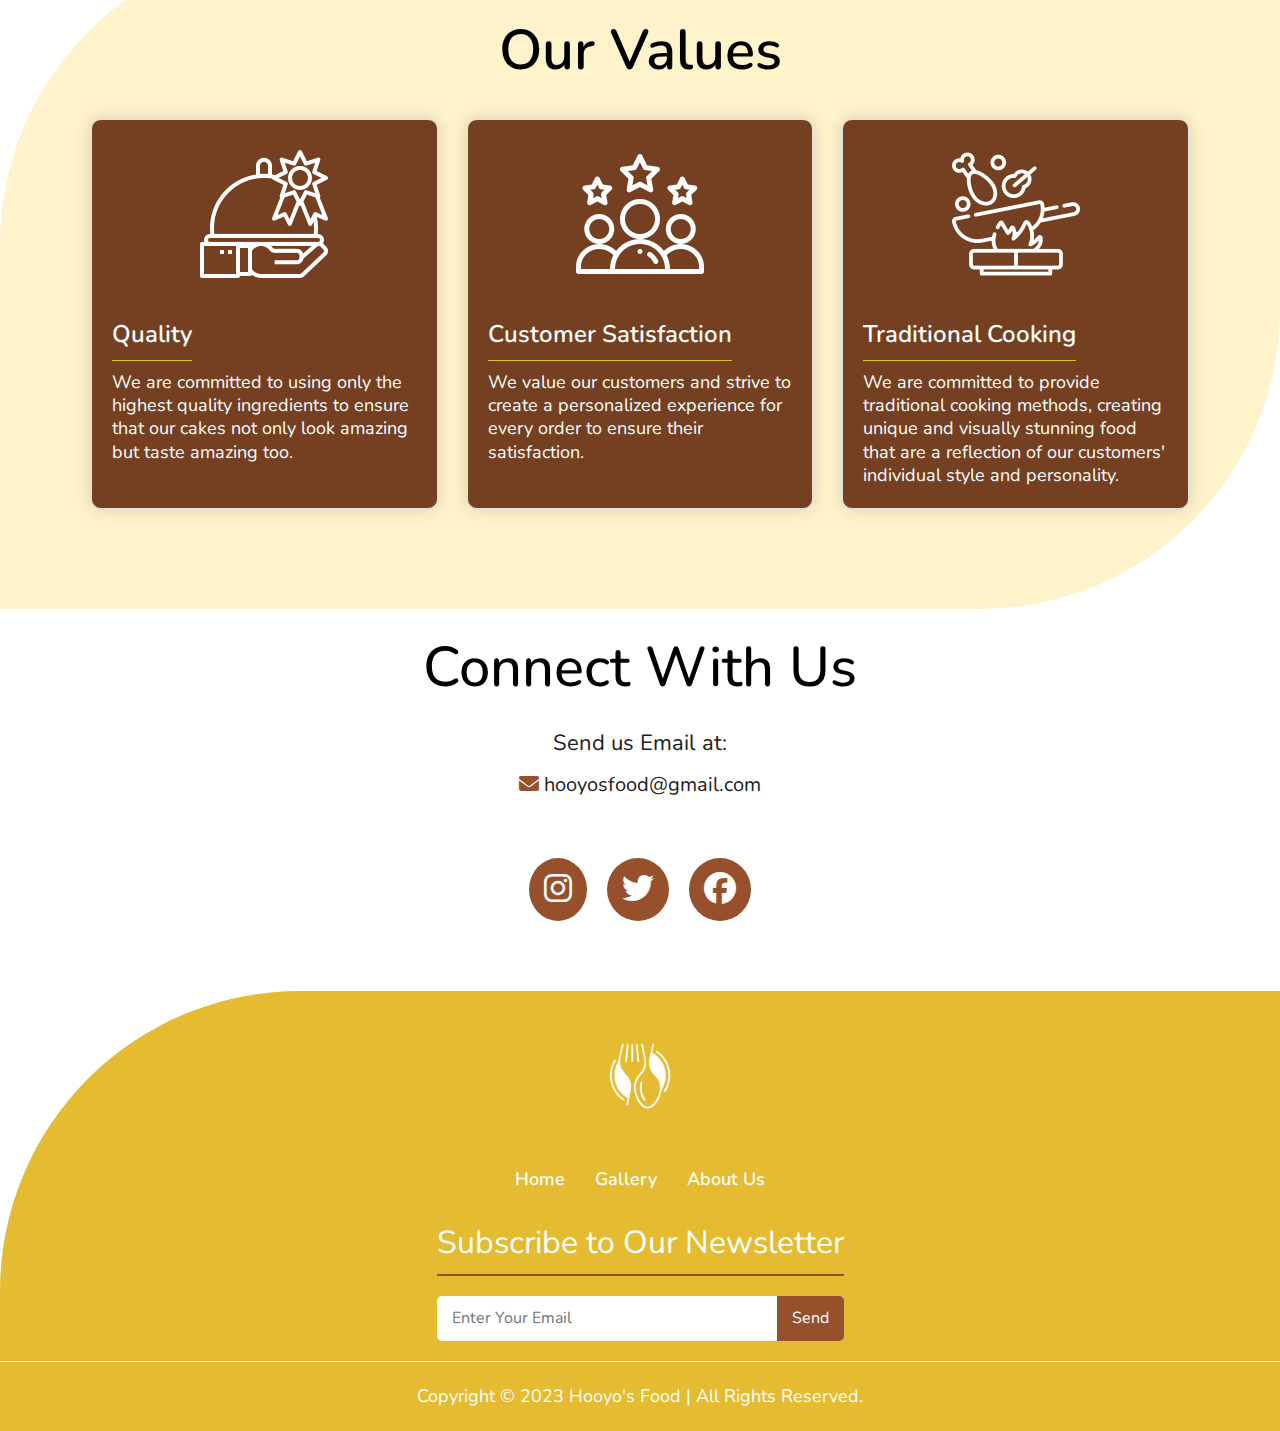
==== commit 6f99d0f0: "Finished whole code, checking w3 validator" ====
--- a/about-us.html
+++ b/about-us.html
@@ -25,21 +25,24 @@
 
     <!-- ===== Navigation Bar ===== -->
     <header>
-        <nav class="navbar">
-            <a href="index.html" class="logo">
-                <img src="images/Logo.png" alt="Hooyo's Food">
-            </a>
-
-            <div class="nav-menu">
-                <ul class="nav-list">
-                    <li><a href="/">Home</a></li>
-                    <li><a href="gallery.html">Gallery</a></li>
-                    <li><a href="about-us.html" class="active">About us</a></li>
-                </ul>
-            </div>
-
-            <i class="fa-solid fa-bars" id="bar"></i>
-        </nav>
+        <!-- The code represents a navigation bar -->
+
+<nav class="navbar">
+    <a href="index.html" class="logo">
+        <img src="images/Logo.png" alt="Hooyo's Food"> <!-- Logo of the website -->
+    </a>
+
+    <div class="nav-menu">
+        <ul class="nav-list">
+            <li><a href="/">Home</a></li> <!-- Link to the home page -->
+            <li><a href="gallery.html">Gallery</a></li> <!-- Link to the gallery page -->
+            <li><a href="about-us.html" class="active">About us</a></li> <!-- Link to the about us page (highlighted as active) -->
+        </ul>
+    </div>
+
+    <i class="fa-solid fa-bars" id="bar"></i> <!-- Hamburger icon for mobile navigation -->
+</nav>
+
     </header>
 
 
@@ -76,27 +79,45 @@
             ABOUT SECTION
     ========================================================================================== -->
     <section class="about section">
-        <div class="container">
+        <div class class="container">
+            <!-- Container for the content -->
+        
             <h1>Who We Are</h1>
-
+            <!-- Heading introducing the purpose or identity of the website -->
+        
             <div class="flex">
+                <!-- Flexible container for horizontal layout -->
+        
                 <div class="flex-img">
+                    <!-- Container for the image -->
                     <img src="images/Malawah.jpg" alt="About Us">
-                </div>
-
+                    <!-- Image representing the brand or concept of the website -->
+                </div>
+        
                 <div class="flex-content">
+                    <!-- Container for the textual content -->
+        
                     <span class="pink">Hooyo's Food</span>
+                    <!-- Styling for the enclosed text with the "pink" class -->
+        
                     <h2>"Satisfy your cravings with Hooyo's Food."</h2>
-
-                    <p>Hooyo's Food is an online Somali food website that offers a wide variety of traditional Somali
+                    <!-- Catchy slogan or tagline -->
+        
+                    <p>
+                        Hooyo's Food is an online Somali food website that offers a wide variety of traditional Somali
                         dishes. From sambusas to suqaar, customers can order authentic Somali cuisine and have it
                         delivered straight to their door. With a focus on using fresh ingredients and traditional
                         cooking methods, Hooyo's Food is the perfect choice for those looking to experience the rich
-                        flavors of Somali cuisine.</p>
+                        flavors of Somali cuisine.
+                    </p>
+                    <!-- Description of the website and its offerings -->
+        
                     <!-- <a href="#/" class="btn">Order Now</a> -->
+                    <!-- Commented out link for ordering, possibly not implemented yet -->
                 </div>
             </div>
         </div>
+        
     </section>
 
 
@@ -153,17 +174,20 @@
     ========================================================================================== -->
     <section class="connect">
         <div class="container">
-            <h1>Connect With Us</h1>
-            <p>Send us Email at:</p>
-            <a class="mail" href="mailto:drippedcakes@gmail.com"><i class="fas fa-envelope"></i>
-                hooyosfood@gmail.com</a>
-
+            <h1>Connect With Us</h1> <!-- Heading for the section -->
+        
+            <p>Send us Email at:</p> <!-- Text introducing the email link -->
+        
+            <a class="mail" href="mailto:hooyosfood@gmail.com"><i class="fas fa-envelope"></i>
+                hooyosfood@gmail.com</a> <!-- Email link with mailto attribute and email address -->
+        
             <ul class="social_icons">
-                <li><a href="#/"><i class="fa-brands fa-instagram"></i></a></li>
-                <li><a href="#/"><i class="fa-brands fa-twitter"></i></a></li>
-                <li><a href="#/"><i class="fa-brands fa-facebook"></i></a></li>
-            </ul>
-        </div>
+                <li><a href="#/"><i class="fa-brands fa-instagram"></i></a></li> <!-- Instagram icon link -->
+                <li><a href="#/"><i class="fa-brands fa-twitter"></i></a></li> <!-- Twitter icon link -->
+                <li><a href="#/"><i class="fa-brands fa-facebook"></i></a></li> <!-- Facebook icon link -->
+            </ul> <!-- Unordered list of social media icons -->
+        </div>
+        
     </section>
 
 
@@ -172,29 +196,39 @@
             FOOTER
     ========================================================================================== -->
     <footer>
-        <div class="container">
-            <div class="links">
-                <a href="index.html" class="logo">
-                    <img src="images/Logo.png">
-                </a>
-                <ul>
-                    <li><a href="index.html">Home</a></li>
-                    <li><a href="gallery.html">Gallery</a></li>
-                    <li><a href="about-us.html">About Us</a></li>
-                </ul>
-            </div>
-
-            <div class="contact-details">
-                <h3>Subscribe to Our Newsletter</h3>
-                <form class="form">
-                    <input type="email" name="email" id="email" placeholder="Enter Your Email">
-                    <button type="submit">Send</button>
-                </form>
-            </div>
-        </div>
-        <div class="branding">
-            <p>Copyright &copy; 2023 Hooyo's Food | All Rights Reserved.</p>
-        </div>
+        <!-- This is the main container div -->
+<div class="container">
+    <!-- This div contains the logo and navigation links -->
+    <div class="links">
+        <a href="index.html" class="logo">
+            <!-- The logo image -->
+            <img src="images/Logo.png">
+        </a>
+        <ul>
+            <!-- The navigation links -->
+            <li><a href="index.html">Home</a></li>
+            <li><a href="gallery.html">Gallery</a></li>
+            <li><a href="about-us.html">About Us</a></li>
+        </ul>
+    </div>
+
+    <!-- This div contains the contact details and newsletter subscription form -->
+    <div class="contact-details">
+        <h3>Subscribe to Our Newsletter</h3>
+        <form class="form">
+            <!-- Email input field for newsletter subscription -->
+            <input type="email" name="email" id="email" placeholder="Enter Your Email">
+            <!-- Submit button for the form -->
+            <button type="submit">Send</button>
+        </form>
+    </div>
+</div>
+
+<!-- This div contains the branding information -->
+<div class="branding">
+    <p>Copyright &copy; 2023 Hooyo's Food | All Rights Reserved.</p>
+</div>
+
     </footer>
 
 
--- a/css/style.css
+++ b/css/style.css
@@ -1,11 +1,14 @@
+/* Importing font from Google Fonts */
 @import url("https://fonts.googleapis.com/css2?family=Nunito+Sans:wght@300;400;600;700;800;900&family=Nunito:wght@300;400;500;600;700;800&display=swap");
 
+/* CSS variables for fonts and colors */
 :root {
   --nunito: "Nunito", sans-serif;
   --nunito-sans: "Nunito Sans", sans-serif;
   --brown-clr: #96502b;
 }
 
+/* Global styles */
 * {
   box-sizing: border-box;
   margin: 0;
@@ -14,26 +17,30 @@
 
 html {
   scroll-behavior: smooth;
-  font-family: var(--nunito);
-}
-
+  font-family: var(--nunito); /* Set the default font for the entire HTML document */
+}
+
+/* Set the body element to hide horizontal overflow and center its content */
 body {
-  overflow-x: hidden;
-  width: 100%;
-  margin: 0 auto;
-}
-
+  overflow-x: hidden; /* Hide horizontal overflow */
+  width: 100%; /* Set the width to 100% */
+  margin: 0 auto; /* Center the content using auto margins */
+}
+
+/* Remove text decoration for links and their hover and focus states */
 a,
 a:hover,
 a:focus {
-  text-decoration: none;
-}
-
+  text-decoration: none; /* Remove underline and other decorations */
+}
+
+/* Remove default list styles for unordered lists and list items */
 ul,
 li {
-  list-style: none;
-}
-
+  list-style: none; /* Remove bullet points from lists */
+}
+
+/* Set margin to 0 for various heading elements */
 h1,
 h2,
 h2 span,
@@ -41,63 +48,72 @@
 h4,
 h5,
 h6 {
-  margin: 0;
-}
-
+  margin: 0; /* Remove margins to have consistent spacing */
+}
+
+/* Typography styles */
+
+/* Style for heading level 1 */
 h1 {
-  font-weight: 500;
-  font-size: 56px;
-  margin: 0 0 20px 0;
-}
+  font-weight: 500; /* Set the font weight to 500 */
+  font-size: 56px; /* Set the font size to 56 pixels */
+  margin: 0 0 20px 0; /* Set the margin bottom to 20 pixels */
+}
+
 
 a,
 ul,
 li,
 p {
-  font-family: var(--nunito);
-  color: #202020;
+  font-family: var(--nunito); /* Use the Nunito font for anchor tags, lists, and paragraphs */
+  color: #202020; /* Set the text color to dark gray */
 }
 
 p {
-  line-height: 1.6em;
-  font-size: 18px;
-}
-
+  line-height: 1.6em;  /* Sets the space between lines of text in paragraphs */
+  font-size: 18px;    /* Sets the font size for paragraphs */
+}
+
+/* Container styles */
 .container {
-  width: 95%;
-  margin: auto;
-  padding: 20px 30px;
-}
-
+  width: 95%;         /* Sets the width of the container to 95% of its parent element */
+  margin: auto;       /* Centers the container horizontally */
+  padding: 20px 30px; /* Sets the padding inside the container */
+}
+
+/* Section styles */
 .section {
-  padding: 3em 0 5em;
-  background: #fff;
-  position: relative;
-  z-index: 1;
-}
-
-/* ===== Header - Navbar ====== */
+  padding: 3em 0 5em; /* Sets the top, right, and bottom padding of the section */
+  background: #fff;   /* Sets the background color of the section to white */
+  position: relative; /* Sets the positioning context for the section */
+  z-index: 1;         /* Sets the stacking order of the section */
+}
+
+/* Header - Navbar styles */
 .navbar {
-  display: flex;
-  align-items: center;
-  justify-content: space-between;
-  padding: 0.5rem 3rem;
-  background: none;
-  position: absolute;
-  top: 0;
-  left: 0;
-  width: 100%;
-  z-index: 1000;
+  display: flex;                          /* Displays the navbar as a flex container */
+  align-items: center;                    /* Aligns the items vertically in the center */
+  justify-content: space-between;         /* Distributes the items evenly along the navbar */
+  padding: 0.5rem 3rem;                   /* Sets the padding inside the navbar */
+  background: none;                       /* Sets the background of the navbar to none */
+  position: absolute;                     /* Sets the positioning context for the navbar */
+  top: 0;                                 /* Positions the navbar at the top of its container */
+  left: 0;                                /* Positions the navbar at the left of its container */
+  width: 100%;                            /* Sets the width of the navbar to 100% of its container */
+  z-index: 1000;                          /* Sets the stacking order of the navbar */
 }
 
 .logo {
-  width: 10%;
+  width: 10%;                             /* Sets the width of the logo element to 10% of its parent container */
 }
 
 .logo img {
-  width: 100%;
-  filter: brightness(0) invert(1);
-}
+  width: 100%;                            /* Sets the width of the logo image to 100% of its parent container */
+  filter: brightness(0) invert(1);        /* Applies a visual effect to the logo image (brightness and invert) */
+}
+
+
+/* Styles for the navigation menu in the navbar */
 
 .navbar .nav-menu {
   display: flex;
@@ -105,8 +121,10 @@
   justify-content: center;
   gap: 20px;
   position: relative;
-  z-index: -1;
-}
+  z-index: -1; /* Negative z-index means the menu will be placed behind other elements */
+}
+
+/* Styles for the unordered list within the navbar */
 
 .navbar ul {
   display: flex;
@@ -115,24 +133,30 @@
   list-style: none;
 }
 
+/* Styles for each list item within the unordered list */
+
 .navbar ul li {
   padding: 0.5rem;
-  transition: 0.3s;
+  transition: 0.3s; /* Smooth transition effect */
   margin: 0 20px 0 0;
 }
 
+/* Styles for anchor tags within list items */
+
 .navbar ul li a {
-  color: #fff;
-  font-weight: 600;
+  color: #fff; /* White text color */
+  font-weight: 600; /* Bold font weight */
   font-size: 16px;
-  font-family: var(--montserrat);
+  font-family: var(--montserrat); /* Custom font family */
   line-height: 27px;
   padding-bottom: 10px;
-  text-transform: uppercase;
+  text-transform: uppercase; /* Uppercase text */
   text-align: center;
   position: relative;
-  transition: 0.5s;
-}
+  transition: 0.5s; /* Smooth transition effect */
+}
+
+/* Styles for the pseudo-element "::after" of anchor tags */
 
 .navbar ul li a::after,
 .popup-mobilemenu .content .mainmenu-nav .navbar-list1 li a::after {
@@ -141,28 +165,33 @@
   width: 0%;
   height: 2px;
   left: 0;
-  transition: 0.5s;
-  background-color: #e5bb31;
+  transition: 0.5s; /* Smooth transition effect */
+  background-color: #e5bb31; /* Yellow background color */
   bottom: 3px;
 }
+
+/* Styles when hovering or when the anchor tag is active */
 
 .navbar ul li a:hover::after,
 .navbar ul li a.active::after,
 .popup-mobilemenu .content .mainmenu-nav .navbar-list1 li a.active::after {
-  width: 60%;
-}
+  width: 60%; /* Increase the width to create a progress bar effect */
+}
+
+/* Styles for active anchor tags */
 
 .navbar ul li a.active {
-  color: #fff;
-}
-
-.navbar.scroll-on{
-  position: fixed;
-  top: 0;
-  left: 0;
-  width: 100%;
-  box-shadow: 0 0.125rem 1.75rem 0 rgba(0, 0, 0, 0.327);
-  transition: all 0.15s ease-in-out 0s;
+  color: #fff; /* White text color */
+}
+
+
+.navbar.scroll-on {
+  position: fixed; /* Fix the position of the navbar */
+  top: 0; /* Place the navbar at the top of the page */
+  left: 0; /* Place the navbar at the left side of the page */
+  width: 100%; /* Set the width of the navbar to 100% */
+  box-shadow: 0 0.125rem 1.75rem 0 rgb(0, 0, 0, 0.3); /* Add a box shadow effect to the navbar */
+  transition: all 0.15s ease-in-out 0s; /* Apply a smooth transition effect to all properties with a duration of 0.15 seconds */
   /* padding: 7px 30px; */
   background-color: #fff;
   backdrop-filter: blur(10px);
@@ -196,23 +225,30 @@
 }
 
 
+/* 
+This code defines the styles for a navbar that appears when scrolling.
+*/
+
 .navbar.scroll-on {
-  position: fixed;
-  top: 0;
-  left: 0;
-  width: 100%;
-  box-shadow: 0 0.125rem 1.75rem 0 rgb(0, 0, 0, 0.3);
-  transition: all 0.15s ease-in-out 0s;
-  background: #fff;
-  z-index: 1000;
-  animation: headerSlideDown 0.5s ease forwards;
-}
+  position: fixed; /* The navbar will be fixed in the viewport */
+  top: 0; /* Positioned at the top of the viewport */
+  left: 0; /* Positioned at the left edge of the viewport */
+  width: 100%; /* Takes up the entire width of the viewport */
+  box-shadow: 0 0.125rem 1.75rem 0 rgb(0, 0, 0, 0.3); /* Adds a box shadow effect */
+  transition: all 0.15s ease-in-out 0s; /* Adds a smooth transition effect */
+  background: #fff; /* Sets the background color to white */
+  z-index: 1000; /* Sets the stacking order of the navbar */
+  animation: headerSlideDown 0.5s ease forwards; /* Applies an animation to slide the navbar down */
+}
+
 .navbar.scroll-on .logo {
-  width: 7%;
-}
+  width: 7%; /* Sets the width of the logo to 7% of the parent container */
+}
+
 .navbar.scroll-on .logo img {
-  filter: none;
-}
+  filter: none; /* Removes any image filters applied to the logo */
+}
+
 
 @keyframes headerSlideDown {
   0% {
@@ -260,37 +296,41 @@
   opacity: 1;
 }
 
+/* Styling for the mobile menu popup */
 .popup-mobilemenu .menu-inner {
-  padding: 25px 40px;
-  width: 375px;
-  z-index: 999;
-  position: absolute;
-  background: #f5f5f5;
-  height: 100%;
-  display: flex;
-  flex-direction: column;
-  box-shadow: 0 0 10px 0 rgb(0 0 0 / 70%);
-  opacity: 0;
-  right: -350px;
-  transition: all 0.5s ease-out;
-}
-
+  padding: 25px 40px; /* Adds padding of 25px on top and bottom, 40px on left and right */
+  width: 375px; /* Sets the width of the menu to 375px */
+  z-index: 999; /* Sets the stacking order of the menu */
+  position: absolute; /* Positions the menu absolutely */
+  background: #f5f5f5; /* Sets the background color of the menu */
+  height: 100%; /* Sets the height of the menu to 100% of its container */
+  display: flex; /* Displays the menu as a flex container */
+  flex-direction: column; /* Sets the flex direction to column */
+  box-shadow: 0 0 10px 0 rgb(0 0 0 / 70%); /* Adds a box shadow to the menu */
+  opacity: 0; /* Sets the initial opacity of the menu to 0 (invisible) */
+  right: -350px; /* Initially positions the menu 350px to the right of its container */
+  transition: all 0.5s ease-out; /* Adds a transition effect to all properties with a duration of 0.5s */
+}
+
+/* Styling for the open mobile menu */
 .popup-mobilemenu.menu-open .menu-inner {
-  opacity: 1;
-  right: 0;
-  overflow-y: auto;
-}
-
+  opacity: 1; /* Sets the opacity of the menu to 1 (visible) when the menu is open */
+  right: 0; /* Positions the menu at the right edge of its container when the menu is open */
+  overflow-y: auto; /* Adds vertical scroll if the content exceeds the height of the menu */
+}
+
+/* Styling for the top section of the menu */
 .popup-mobilemenu .menu-inner .menu-top {
-  border-bottom: 1px solid rgba(255, 224, 21, 0.3);
-  padding: 0 0 10px 0;
-  display: flex;
-  justify-content: flex-end;
-}
-
+  border-bottom: 1px solid rgba(255, 224, 21, 0.3); /* Adds a bottom border with a specific color and transparency */
+  padding: 0 0 10px 0; /* Adds padding at the bottom of the top section */
+  display: flex; /* Displays the top section as a flex container */
+  justify-content: flex-end; /* Aligns the content to the right of the top section */
+}
+
+/* Styling for the icons within the top section */
 .menu-top i {
-  color: #1b1b1b;
-  font-size: 22px;
+  color: #1b1b1b; /* Sets the color of the icons */
+  font-size: 22px; /* Sets the font size of the icons */
 }
 
 .popup-mobilemenu .content {
@@ -345,39 +385,46 @@
 
 
 /* SLIDER */
+/* CSS code for a slider component */
+
+/* Styles for the container of the slider */
 .slider {
-  margin: 0 auto;
-  width: 100%;
-}
-
+  margin: 0 auto; /* Centers the slider horizontally */
+  width: 100%; /* Takes up the full width of its parent container */
+}
+
+/* Styles for the container that displays the slides */
 .slide_viewer {
-  height: 100vh;
-  overflow: hidden;
-  position: relative;
-  border-bottom-right-radius: 300px;
-}
-
+  height: 100vh; /* Sets the height of the slide viewer to the full viewport height */
+  overflow: hidden; /* Hides any content that overflows the slide viewer */
+  position: relative; /* Allows positioning of child elements */
+  border-bottom-right-radius: 300px; /* Applies a rounded border to the bottom right corner of the slide viewer */
+}
+
+/* Styles for the group of slides */
 .slide_group {
-  height: 100%;
-  position: relative;
-  width: 100%;
-}
-
+  height: 100%; /* Takes up the full height of the slide viewer */
+  position: relative; /* Allows positioning of child elements */
+  width: 100%; /* Takes up the full width of the slide viewer */
+}
+
+/* Styles for individual slides */
 .slide {
-  display: none;
-  height: 100%;
-  padding-top: 135px;
-  position: absolute;
-  width: 100%;
-  background-repeat: no-repeat;
-  background-size: cover;
-  background-position: center center;
-  background-attachment: fixed;
-}
-
+  display: none; /* Hides the slides by default */
+  height: 100%; /* Takes up the full height of the slide viewer */
+  padding-top: 135px; /* Adds spacing at the top of each slide */
+  position: absolute; /* Allows positioning of the slides within the slide group */
+  width: 100%; /* Takes up the full width of the slide viewer */
+  background-repeat: no-repeat; /* Prevents background images from repeating */
+  background-size: cover; /* Scales the background image to cover the entire slide */
+  background-position: center center; /* Centers the background image */
+}
+
+/* Display the first slide */
 .slide:first-child {
   display: block;
 }
+
 
 .slide:nth-of-type(1) {
   background-image: linear-gradient(
@@ -508,56 +555,62 @@
   justify-content: center;
 }
 
+/* Styles for the content section */
 .content {
-  position: relative;
-  max-width: 100%;
-  margin: 0 auto;
-  display: flex;
-  flex-direction: column;
-  justify-content: center;
-  align-items: center;
-  text-align: left;
-  gap: 0;
-}
-
+  position: relative; /* Position the content section */
+  max-width: 100%; /* Set the maximum width of the content */
+  margin: 0 auto; /* Center the content horizontally */
+  display: flex; /* Display the content as a flex container */
+  flex-direction: column; /* Arrange the content vertically */
+  justify-content: center; /* Center the content vertically */
+  align-items: center; /* Center the content horizontally */
+  text-align: left; /* Align the text to the left */
+  gap: 0; /* Set the gap between child elements to 0 */
+}
+
+/* Styles for the hero text */
 .hero-text {
-  width: 850px;
-  max-width: 100%;
-  margin: 0 0 0;
-}
-
+  width: 850px; /* Set the width of the hero text */
+  max-width: 100%; /* Set the maximum width of the hero text */
+  margin: 0 0 0; /* Remove any margin on the hero text */
+}
+
+/* Styles for the h1 heading inside the hero text */
 .hero-text h1 {
-  margin-left: -0.05em;
-  font-size: 75px;
-  font-weight: bold;
-  font-family: var(--nunito-sans);
-  letter-spacing: -0.03em;
-  line-height: 0.96em;
-  text-transform: none;
-  color: #fff;
-}
-
+  margin-left: -0.05em; /* Adjust the margin on the left side of the heading */
+  font-size: 75px; /* Set the font size of the heading */
+  font-weight: bold; /* Set the font weight of the heading */
+  font-family: var(--nunito-sans); /* Use the Nunito Sans font family */
+  letter-spacing: -0.03em; /* Adjust the letter spacing of the heading */
+  line-height: 0.96em; /* Set the line height of the heading */
+  text-transform: none; /* Disable text transformation on the heading */
+  color: #fff; /* Set the color of the heading to white */
+}
+
+/* Styles for the h2 heading inside the hero text */
 .hero-text h2 {
-  color: #fff;
-  font-size: 34px;
-}
-
+  color: #fff; /* Set the color of the heading to white */
+  font-size: 34px; /* Set the font size of the heading */
+}
+
+/* Styles for the button */
 .btn {
-  padding: 12px 25px;
-  background: var(--brown-clr);
-  border: 2px solid var(--brown-clr);
-  color: #fff;
-  font-size: 20px;
-  transition: 0.5s all;
-  display: inline-block;
-  margin: auto;
-  margin-top: 30px;
-  z-index: 1000;
-}
-
+  padding: 12px 25px; /* Set the padding of the button */
+  background: var(--brown-clr); /* Set the background color of the button */
+  border: 2px solid var(--brown-clr); /* Set the border of the button */
+  color: #fff; /* Set the color of the button text to white */
+  font-size: 20px; /* Set the font size of the button text */
+  transition: 0.5s all; /* Add a smooth transition effect on hover */
+  display: inline-block; /* Display the button as an inline block element */
+  margin: auto; /* Center the button horizontally */
+  margin-top: 30px; /* Add some top margin to the button */
+  z-index: 1000; /* Set a high z-index value for the button */
+}
+
+/* Styles for the button on hover */
 .btn:hover {
-  background: transparent;
-  color: var(--brown-clr);
+  background: transparent; /* Set the background of the button to transparent on hover */
+  color: var(--brown-clr); /* Change the color of the button text to the defined brown color on hover */
 }
 
 /* ===== ABOUT PAGE ===== */
@@ -605,62 +658,62 @@
 }
 
 .flex {
-  display: flex;
-  align-items: center;
-  justify-content: space-evenly;
-  gap: 30px;
+  display: flex; /* Creates a flex container */
+  align-items: center; /* Centers the flex items vertically */
+  justify-content: space-evenly; /* Distributes the flex items evenly along the main axis with equal spacing between them */
+  gap: 30px; /* Sets the spacing between flex items */
 }
 
 .flex-img {
-  width: 50%;
-  overflow: hidden;
+  width: 50%; /* Sets the width of the flex image container to 50% of its parent container */
+  overflow: hidden; /* Hides any content that overflows the flex image container */
 }
 
 .flex-img img {
-  width: 100%;
-  transition: 0.5s all;
+  width: 100%; /* Sets the width of the flex image to 100% of its parent container */
+  transition: 0.5s all; /* Adds a transition effect to all CSS properties with a duration of 0.5 seconds */
 }
 
 .flex-img img:hover {
-  transform: scale(1.05);
+  transform: scale(1.05); /* Applies a scale transformation to the flex image on hover, making it 5% larger */
 }
 
 .flex-content {
-  width: 50%;
+  width: 50%; /* Sets the width of the flex content container to 50% of its parent container */
 }
 
 .flex-content p {
-  font-size: 18px;
-  margin-bottom: 20px;
-  line-height: 1.5;
+  font-size: 18px; /* Sets the font size of paragraphs within the flex content container */
+  margin-bottom: 20px; /* Adds a bottom margin of 20px to paragraphs within the flex content container */
+  line-height: 1.5; /* Sets the line height of paragraphs within the flex content container */
 }
 
 .home-about {
-  border-bottom: 2px solid var(--brown-clr);
-  margin-bottom: 30px;
+  border-bottom: 2px solid var(--brown-clr); /* Adds a bottom border of 2px solid color to the home-about container */
+  margin-bottom: 30px; /* Adds a bottom margin of 30px to the home-about container */
 }
 
 .home-about .flex-content span {
-  color: var(--brown-clr);
-  font-size: 18px;
-  font-weight: 700;
-  text-transform: uppercase;
-  display: block;
-  margin-bottom: 10px;
+  color: var(--brown-clr); /* Sets the text color of spans within the home-about container to the value of the --brown-clr variable */
+  font-size: 18px; /* Sets the font size of spans within the home-about container */
+  font-weight: 700; /* Sets the font weight of spans within the home-about container to bold */
+  text-transform: uppercase; /* Transforms the text of spans within the home-about container to uppercase */
+  display: block; /* Displays spans within the home-about container as block-level elements */
+  margin-bottom: 10px; /* Adds a bottom margin of 10px to spans within the home-about container */
 }
 
 .home-about h2 {
-  color: #202020;
-  font-size: 46px;
-  margin-bottom: 20px;
+  color: #202020; /* Sets the text color of h2 headings within the home-about container to #202020 */
+  font-size: 46px; /* Sets the font size of h2 headings within the home-about container */
+  margin-bottom: 20px; /* Adds a bottom margin of 20px to h2 headings within the home-about container */
 }
 
 .home-about p {
-  font-size: 18px;
-  line-height: 1.4;
-  max-width: 100%;
-  width: 978px;
-  margin: auto;
+  font-size: 18px; /* Sets the font size of paragraphs within the home-about container */
+  line-height: 1.4; /* Sets the line height of paragraphs within the home-about container */
+  max-width: 100%; /* Sets the maximum width of paragraphs within the home-about container to 100% */
+  width: 978px; /* Sets the width of paragraphs within the home-about container to 978px */
+  margin: auto; /* Centers the paragraphs horizontally within the home-about container */
 }
 
 .about {
@@ -739,21 +792,24 @@
   width: 30%;
 }
 
+/* Styles for the plan card */
 .plan-card {
   padding: 0;
   height: 100% ;
   background: #fff;
   border-radius: 10px;
   border: 1px solid #e1e1e1;
-  box-shadow: 0px 0px 20px 2px rgba(0,0,0,0.15);
-  box-shadow: 0 0 17px 0 rgb(0 0 0 / 15%);
-  transition: 0.5s;
-}
-
+  box-shadow: 0px 0px 20px 2px rgba(0,0,0,0.15); /* Adds a box shadow effect */
+  box-shadow: 0 0 17px 0 rgb(0 0 0 / 15%); /* Adds a box shadow effect */
+  transition: 0.5s; /* Adds a smooth transition effect */
+}
+
+/* Styles for the plan card on hover */
 .plan-card:hover {
-  transform: translateY(-10px);
-}
-
+  transform: translateY(-10px); /* Moves the card 10 pixels up on hover */
+}
+
+/* Styles for the image inside the plan card */
 .plan-card img {
   width: 100%;
   height: 240px;
@@ -763,25 +819,29 @@
   margin-bottom: 15px;
 }
 
+/* Styles for the details section of the plan card */
 .plan-details {
   padding: 10px 20px 20px 20px;
   text-align: left;
 }
 
+/* Styles for the heading in the plan details section */
 .plan-details h2{
   display: inline-block;
   font-weight: 600;
   padding-bottom: 10px;
   margin-bottom: 10px;
-  border-bottom: 1px solid #e5bb31;
-}
-
+  border-bottom: 1px solid #e5bb31; /* Adds a border underline effect */
+}
+
+/* Styles for the paragraphs in the plan details section */
 .plan-details p {
   font-size: 18px;
   line-height: 1.3;
   color: #333;
 }
 
+/* Styles for the plan card inside the "values" class */
 .values .plan-card img {
   width: unset;
   height: unset;
@@ -791,14 +851,13 @@
 }
 
 .values .plan-card {
-  background: #753f21;
+  background: #753f21; /* Sets a background color for plan cards in the "values" class */
 }
 
 .values .plan-card p,
 .values .plan-card h2 {
-  color: #fff;
-}
-
+  color: #fff; /* Sets the text color to white for paragraphs and headings in the "values" class */
+}
 
 /* ===== Connect Section ===== */
 .connect {
@@ -868,32 +927,35 @@
 
 
 /* ===== Footer ===== */
+/* Defines the styles for the footer section */
 footer {
-  position: relative;
-  height: auto;
-  padding: 20px 0 0 0;
-  background: #e5bb31;
-  text-align: center;
-  color: #fff;
-  border-top-left-radius: 300px;
-}
-
+  position: relative; /* Footer's position is relative to its normal position in the document flow */
+  height: auto; /* Allows the footer to adjust its height based on its content */
+  padding: 20px 0 0 0; /* Adds padding to the top of the footer */
+  background: #e5bb31; /* Sets the background color of the footer to a specific color */
+  text-align: center; /* Aligns the content of the footer to the center */
+  color: #fff; /* Sets the text color of the footer to white */
+  border-top-left-radius: 300px; /* Adds a border radius to the top left corner of the footer */
+}
+
+/* Defines the styles for the container within the footer */
 footer .container {
-  margin-left: 0;
-  margin-right: 0;
-  padding-left: 30px;
-  padding-right: 30px;
-  width: 100%;
-  display: flex;
-  flex-wrap: wrap;
-  justify-content: space-evenly;
-}
-
+  margin-left: 0; /* Removes the left margin of the container */
+  margin-right: 0; /* Removes the right margin of the container */
+  padding-left: 30px; /* Adds left padding to the container */
+  padding-right: 30px; /* Adds right padding to the container */
+  width: 100%; /* Sets the width of the container to 100% of its parent */
+  display: flex; /* Makes the container a flex container */
+  flex-wrap: wrap; /* Allows the content within the container to wrap to the next line if necessary */
+  justify-content: space-evenly; /* Distributes the content evenly along the horizontal axis within the container */
+}
+
+/* Defines the styles for the logo within the footer */
 footer .logo {
-  margin: 0 auto;
-  margin-bottom: 20px;
-  width: 10%;
-  display: block;
+  margin: 0 auto; /* Centers the logo horizontally within its container */
+  margin-bottom: 20px; /* Adds bottom margin to the logo */
+  width: 10%; /* Sets the width of the logo to 10% of its parent */
+  display: block; /* Displays the logo as a block element */
 }
 
 footer .links {
@@ -931,50 +993,55 @@
   margin-bottom: 20px;
 }
 
+/* Styles for the form container */
 .form {
-  display: flex;
-  align-items: center;
-  justify-content: center;
-}
-
+  display: flex; /* Display the form container as a flex container */
+  align-items: center; /* Align items vertically at the center of the container */
+  justify-content: center; /* Align items horizontally at the center of the container */
+}
+
+/* Styles for the form input */
 .form input {
-  height: 45px;
-  width: 100%;
-  border: none;
-  outline: none;
-  padding: 15px;
-  border-radius: 5px;
-  border-top-right-radius: 0;
-  border-bottom-right-radius: 0;
-  font-family: var(--montserrat);
-  font-size: 16px;
-}
-
+  height: 45px; /* Set the height of the input field to 45 pixels */
+  width: 100%; /* Set the width of the input field to 100% of its container */
+  border: none; /* Remove borders from the input field */
+  outline: none; /* Remove the outline when the input field is focused */
+  padding: 15px; /* Add padding to the input field */
+  border-radius: 5px; /* Add rounded corners to all corners of the input field */
+  border-top-right-radius: 0; /* Remove the rounded corner at the top right of the input field */
+  border-bottom-right-radius: 0; /* Remove the rounded corner at the bottom right of the input field */
+  font-family: var(--montserrat); /* Use the "Montserrat" font for the input field */
+  font-size: 16px; /* Set the font size of the input field to 16 pixels */
+}
+
+/* Styles for the form button */
 .form button {
-  height: 45px;
-  background: var(--brown-clr);
-  outline: none;
-  border: none;
-  padding: 15px;
-  border-radius: 5px;
-  border-top-left-radius: 0;
-  border-bottom-left-radius: 0;
-  cursor: pointer;
-  color: #fff;
-  font-size: 16px;
-  font-family: var(--montserrat);
-  display: flex;
-  align-items: center;
-}
-
+  height: 45px; /* Set the height of the button to 45 pixels */
+  background: var(--brown-clr); /* Set the background color of the button using a custom variable */
+  outline: none; /* Remove the outline when the button is focused */
+  border: none; /* Remove borders from the button */
+  padding: 15px; /* Add padding to the button */
+  border-radius: 5px; /* Add rounded corners to all corners of the button */
+  border-top-left-radius: 0; /* Remove the rounded corner at the top left of the button */
+  border-bottom-left-radius: 0; /* Remove the rounded corner at the bottom left of the button */
+  cursor: pointer; /* Change the cursor to a pointer when hovering over the button */
+  color: #fff; /* Set the text color of the button to white */
+  font-size: 16px; /* Set the font size of the button to 16 pixels */
+  font-family: var(--montserrat); /* Use the "Montserrat" font for the button */
+  display: flex; /* Display the button as a flex container */
+  align-items: center; /* Align items vertically at the center of the button */
+}
+
+/* Styles for the branding section in the footer */
 footer .branding {
-  padding-top: 20px;
-  padding-bottom: 20px;
-  border-top: 1px solid #fff;
-}
-
+  padding-top: 20px; /* Add top padding to the branding section */
+  padding-bottom: 20px; /* Add bottom padding to the branding section */
+  border-top: 1px solid #fff; /* Add a top border to the branding section with a white color */
+}
+
+/* Styles for paragraphs within the branding section */
 .branding p {
-  color: #fff;
+  color: #fff; /* Set the text color of paragraphs within the branding section to white */
 }
 
 
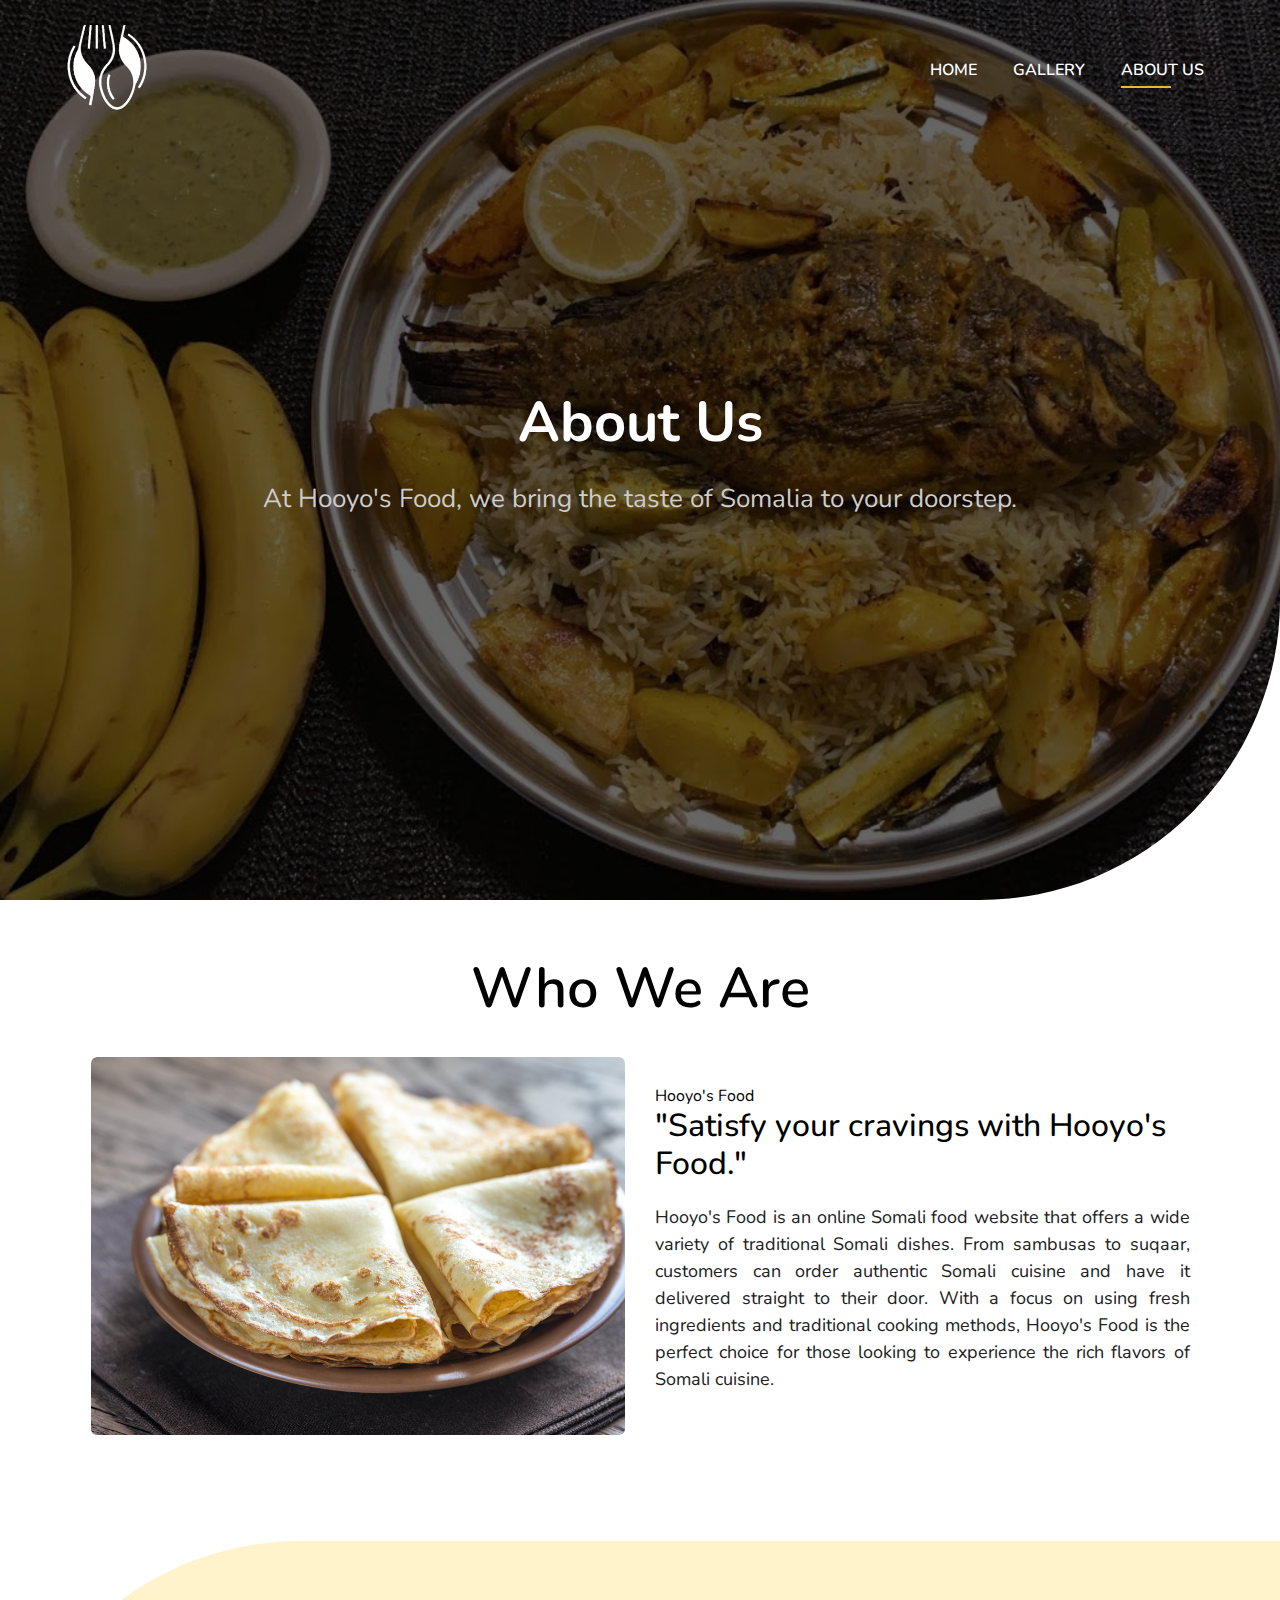
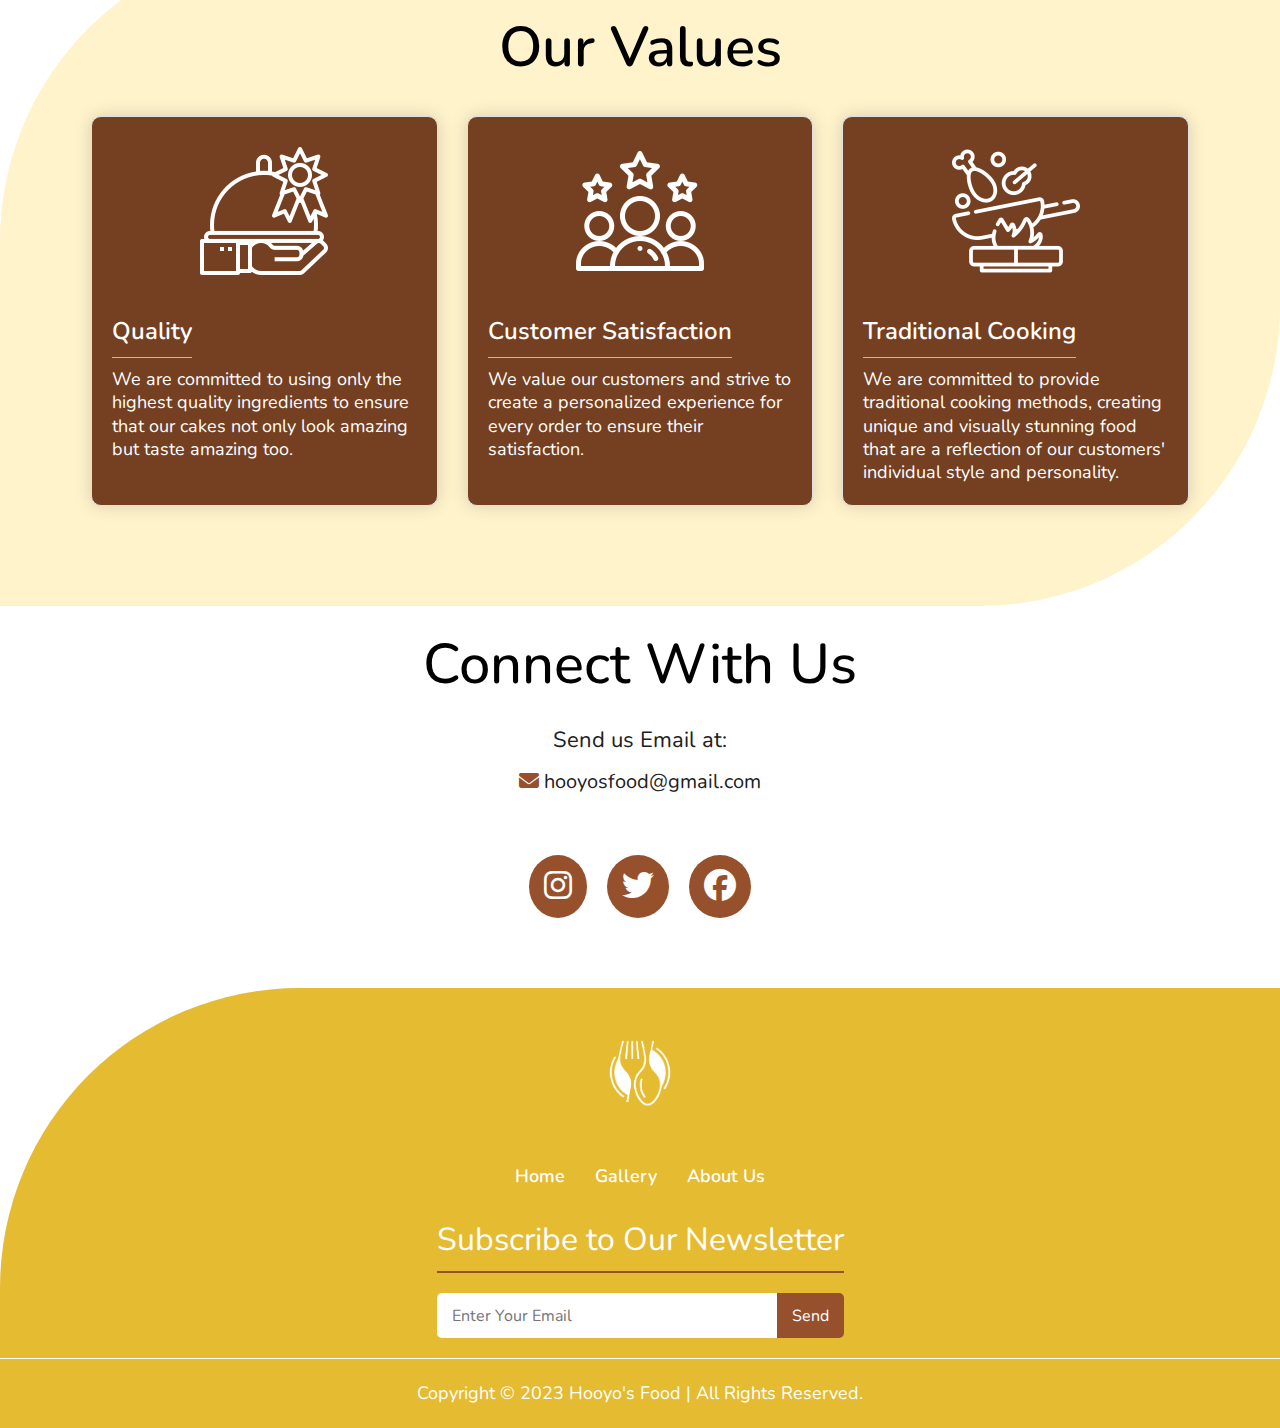
==== commit 182b5450: "Finished code" ====
--- a/about-us.html
+++ b/about-us.html
@@ -18,7 +18,7 @@
         crossorigin="anonymous" referrerpolicy="no-referrer"></script>
 
     <!-- FONTAWESOME CDN -->
-    <link rel="stylesheet" href="https://cdnjs.cloudflare.com/ajax/libs/font-awesome/6.2.0/css/all.min.css" />
+    <link rel="stylesheet" href="https://cdnjs.cloudflare.com/ajax/libs/font-awesome/6.2.0/css/all.min.css">
 </head>
 
 <body>
@@ -79,7 +79,7 @@
             ABOUT SECTION
     ========================================================================================== -->
     <section class="about section">
-        <div class class="container">
+        <div class="container">
             <!-- Container for the content -->
         
             <h1>Who We Are</h1>
@@ -131,7 +131,7 @@
             <div class="row">
                 <div class="col">
                     <div class="plan-card">
-                        <img src="images/recommended-food.png">
+                        <img src="images/recommended-food.png" alt="Todays-recommended-food">
 
                         <div class="plan-details">
                             <h2 class="title">Quality</h2>
@@ -143,7 +143,7 @@
 
                 <div class="col">
                     <div class="plan-card">
-                        <img src="images/rating.png">
+                        <img src="images/rating.png" alt="rating-images">
 
                         <div class="plan-details">
                             <h2 class="title">Customer Satisfaction</h2>
@@ -155,7 +155,7 @@
 
                 <div class="col">
                     <div class="plan-card">
-                        <img src="images/cooking.png">
+                        <img src="images/cooking.png" alt="cooking">
 
                         <div class="plan-details">
                             <h2 class="title">Traditional Cooking</h2>
@@ -202,7 +202,7 @@
     <div class="links">
         <a href="index.html" class="logo">
             <!-- The logo image -->
-            <img src="images/Logo.png">
+            <img src="images/Logo.png" alt="Logo">
         </a>
         <ul>
             <!-- The navigation links -->
--- a/css/style.css
+++ b/css/style.css
@@ -441,7 +441,7 @@
       rgba(0, 0, 0, 0.5) 0%,
       rgba(0, 0, 0, 0.5) 100%
     ),
-    url("../images/Surbiyaan\ Hilib\ adhi.jpg");
+    url("../images/SurbiyaanHilibadhi.jpg");
 }
 
 .slide:nth-of-type(3) {
@@ -450,7 +450,7 @@
       rgba(0, 0, 0, 0.5) 0%,
       rgba(0, 0, 0, 0.5) 100%
     ),
-    url("../images/Kaluun\ Iyo\ Bariis.jpg");
+    url("../images/KaluunIyoBariis.jpg");
 }
 
 .slide:nth-of-type(4) {
@@ -617,7 +617,7 @@
 .page-header {
   height: 100vh;
   /* padding-top: 115px; */
-  background: url("../images/Kaluun\ Iyo\ Bariis.jpg");
+  background: url("../images/KaluunIyoBariis.jpg");
   background-color: rgb(0, 0, 0, 0.5);
   background-blend-mode: multiply;
   background-size: cover;
@@ -863,6 +863,9 @@
 .connect {
   margin-bottom: 50px;
 }
+.connect .container h2 {
+font-size: 50px;
+}
 .connect .container{
   display: flex;
   flex-direction: column;
@@ -919,7 +922,7 @@
    GALLERY
    ====================================== */
 .page-header.gallery {
-  background-image: url("../images/Suugo\ Suqaar.jpg");
+  background-image: url("../images/SuugoSuqaar.jpg");
 }
 
 
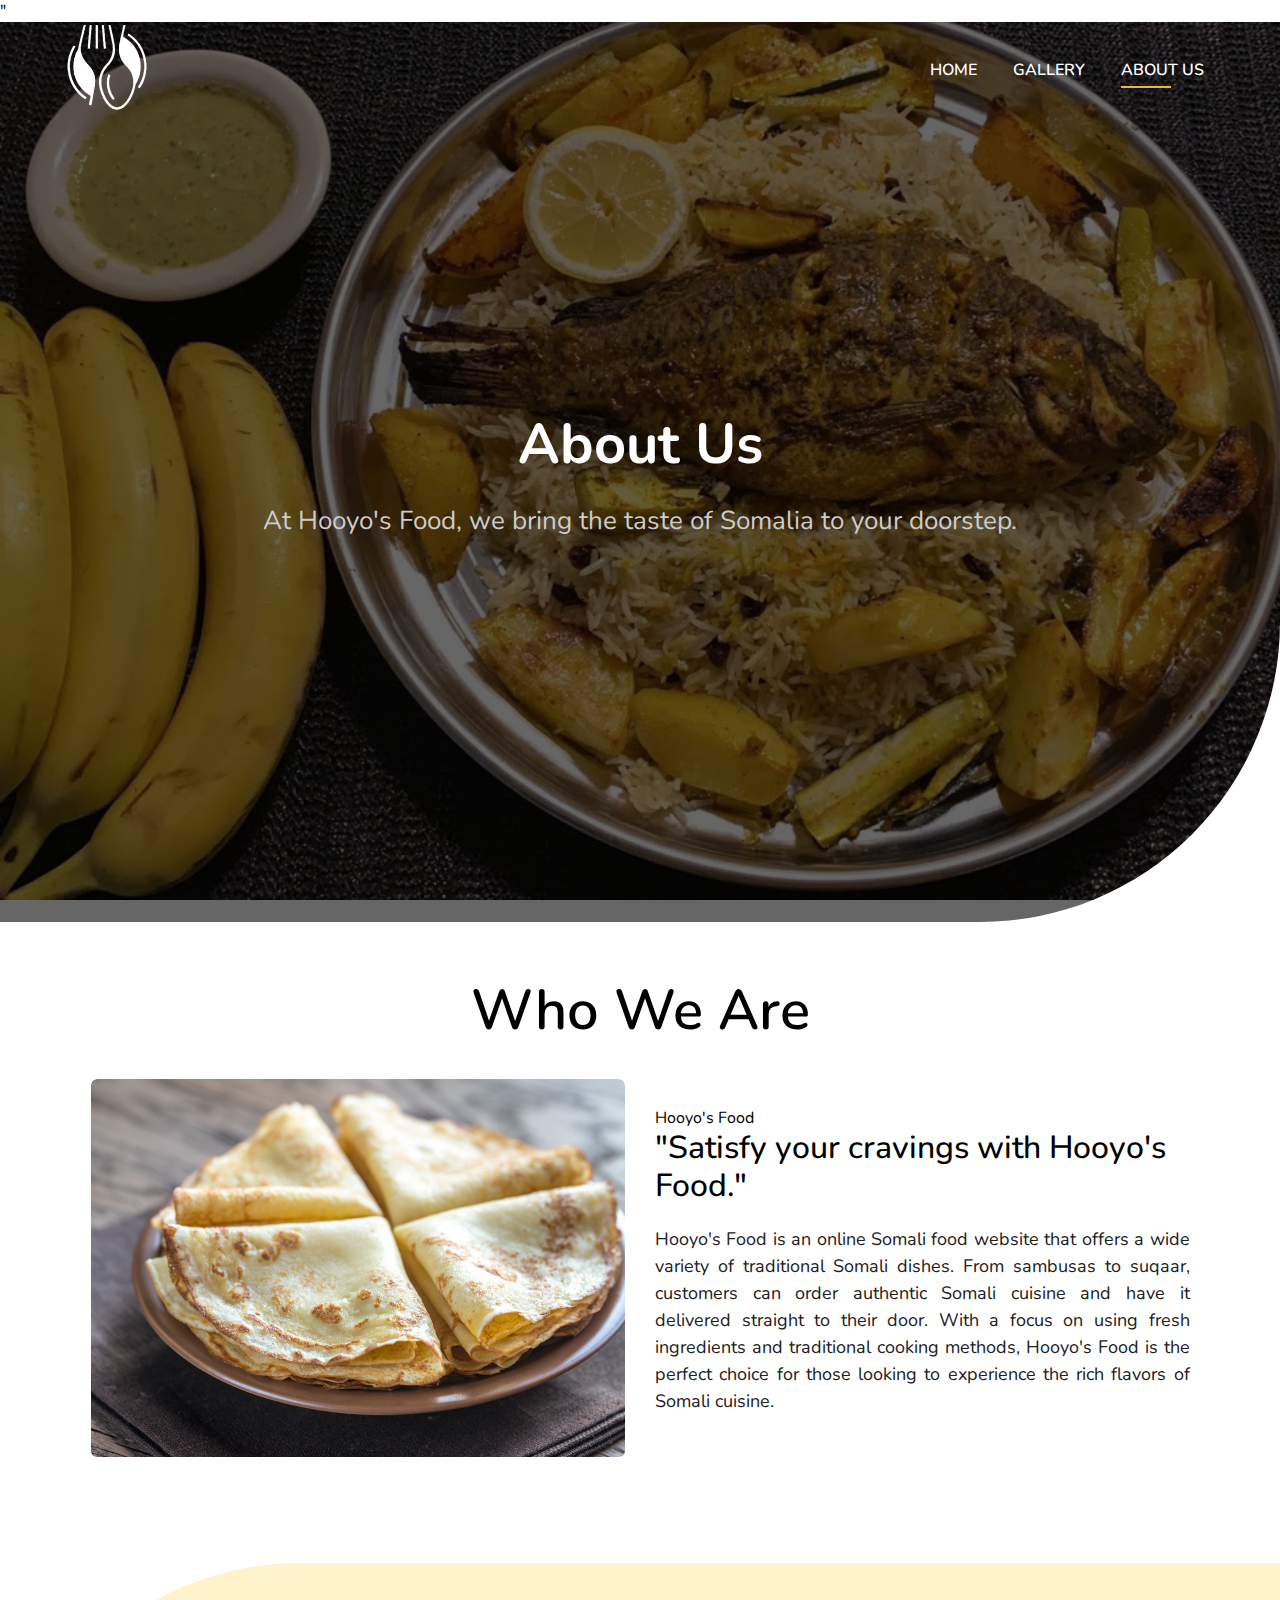
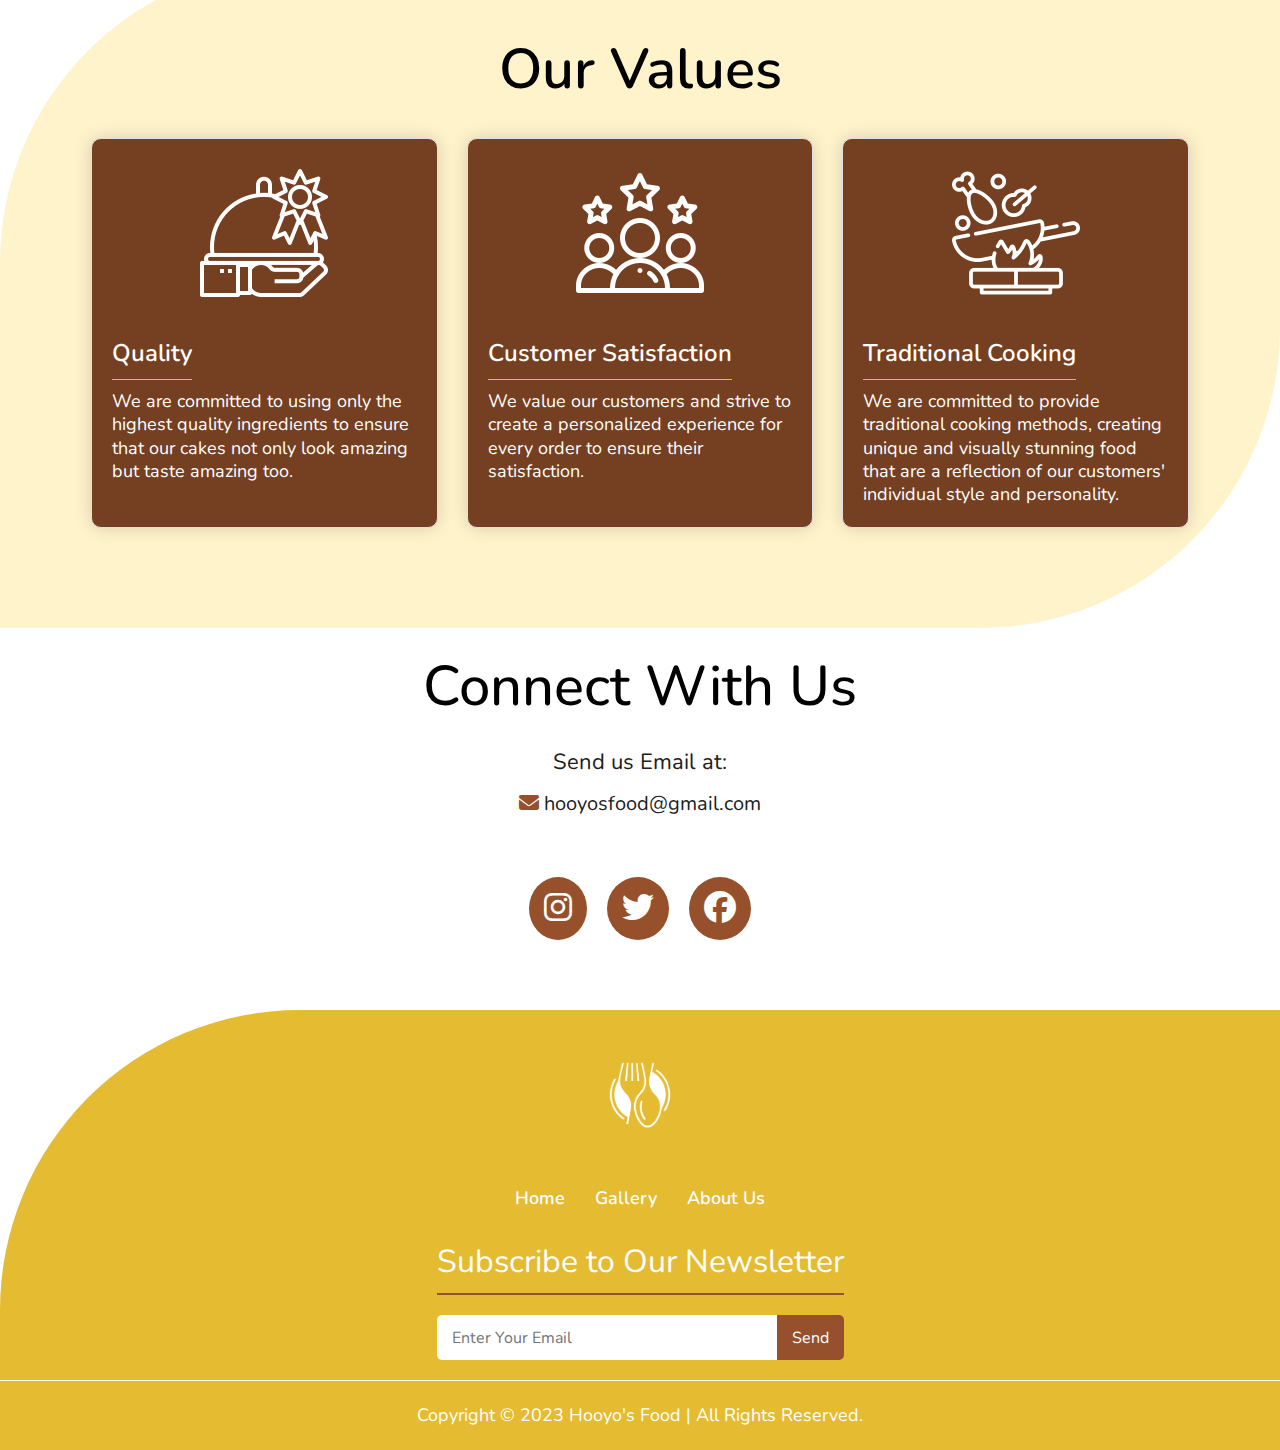
==== commit 9dff5812: "Final project" ====
--- a/about-us.html
+++ b/about-us.html
@@ -7,6 +7,7 @@
     <meta name="viewport" content="width=device-width, initial-scale=1.0">
     <meta name="author" content="Hooyo's Food">
     <title>About Us | Hooyo's Food</title>
+    <meta name="description" content="Restaurant for Somali food, mostly cultural food.">"
     <link rel="icon" type="image/x-icon" href="/images/Logo.png" sizes="32x32">
 
     <!-- CSS File -->
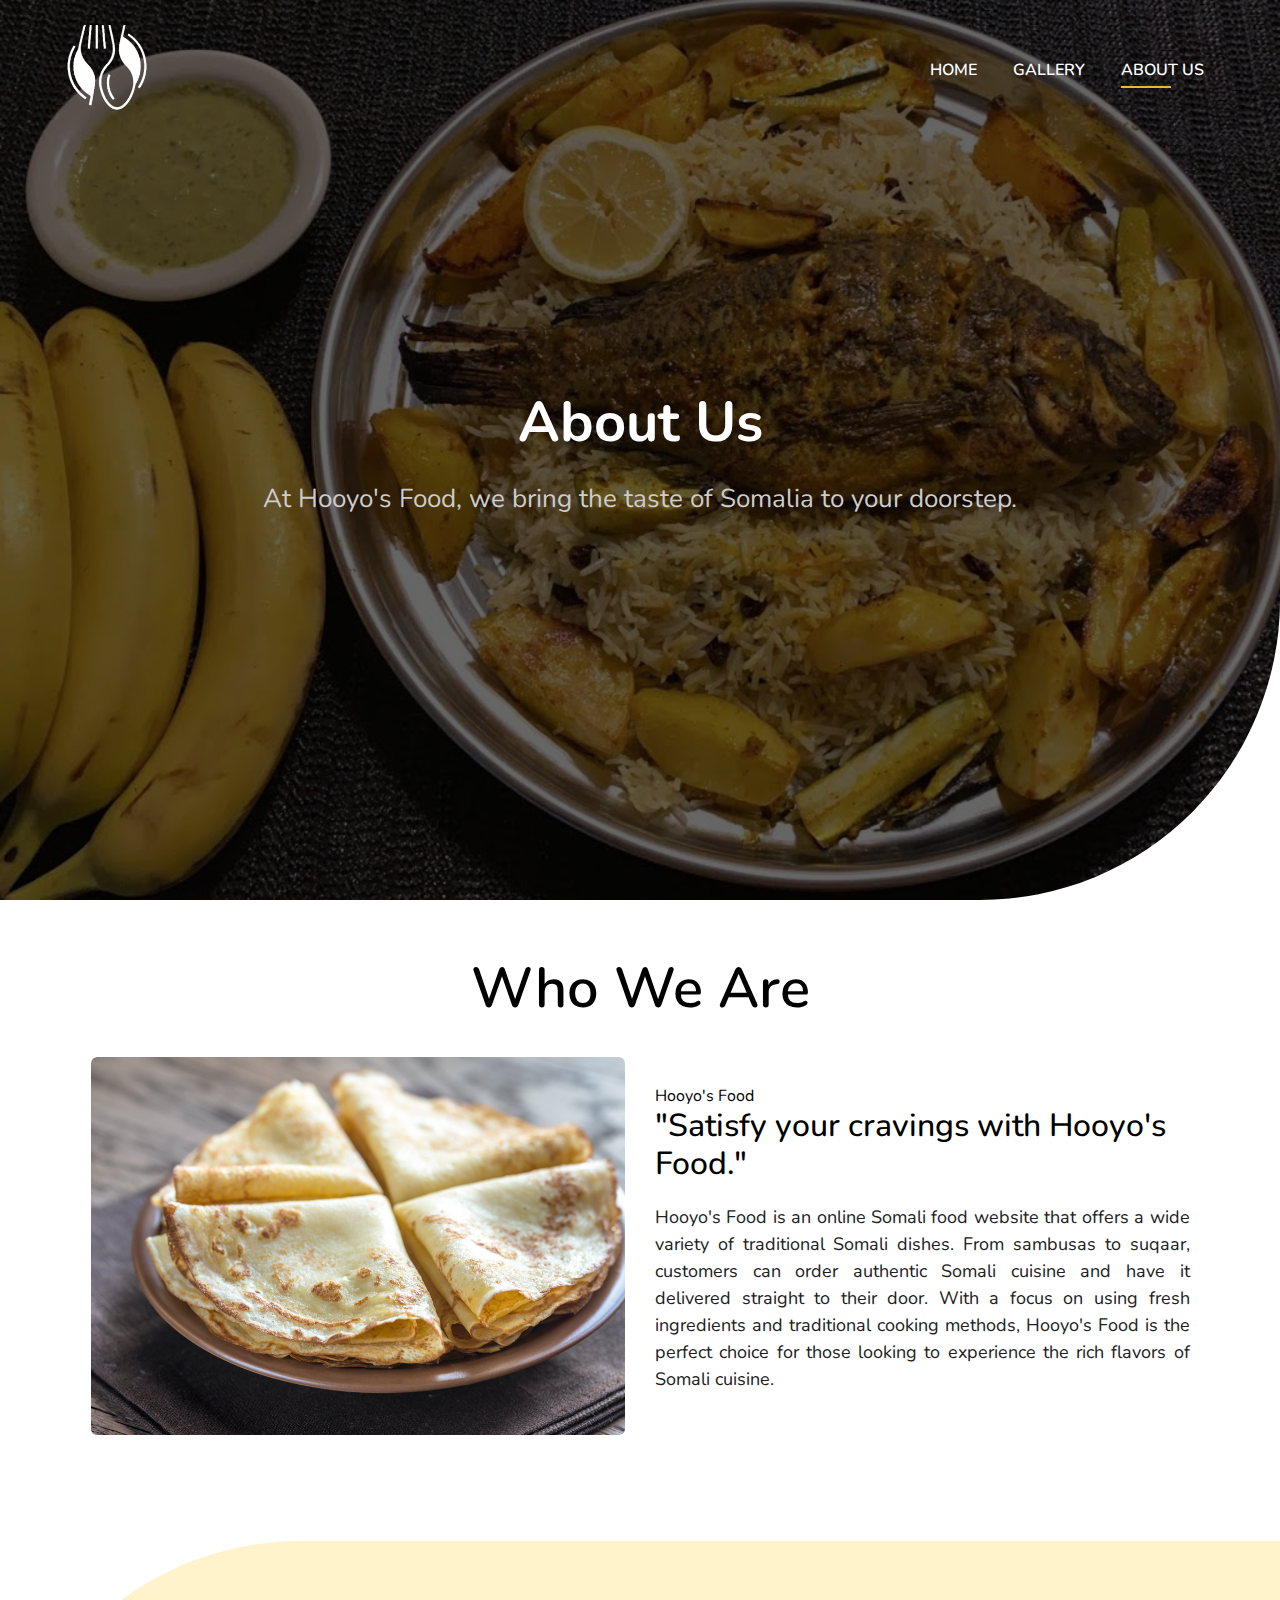
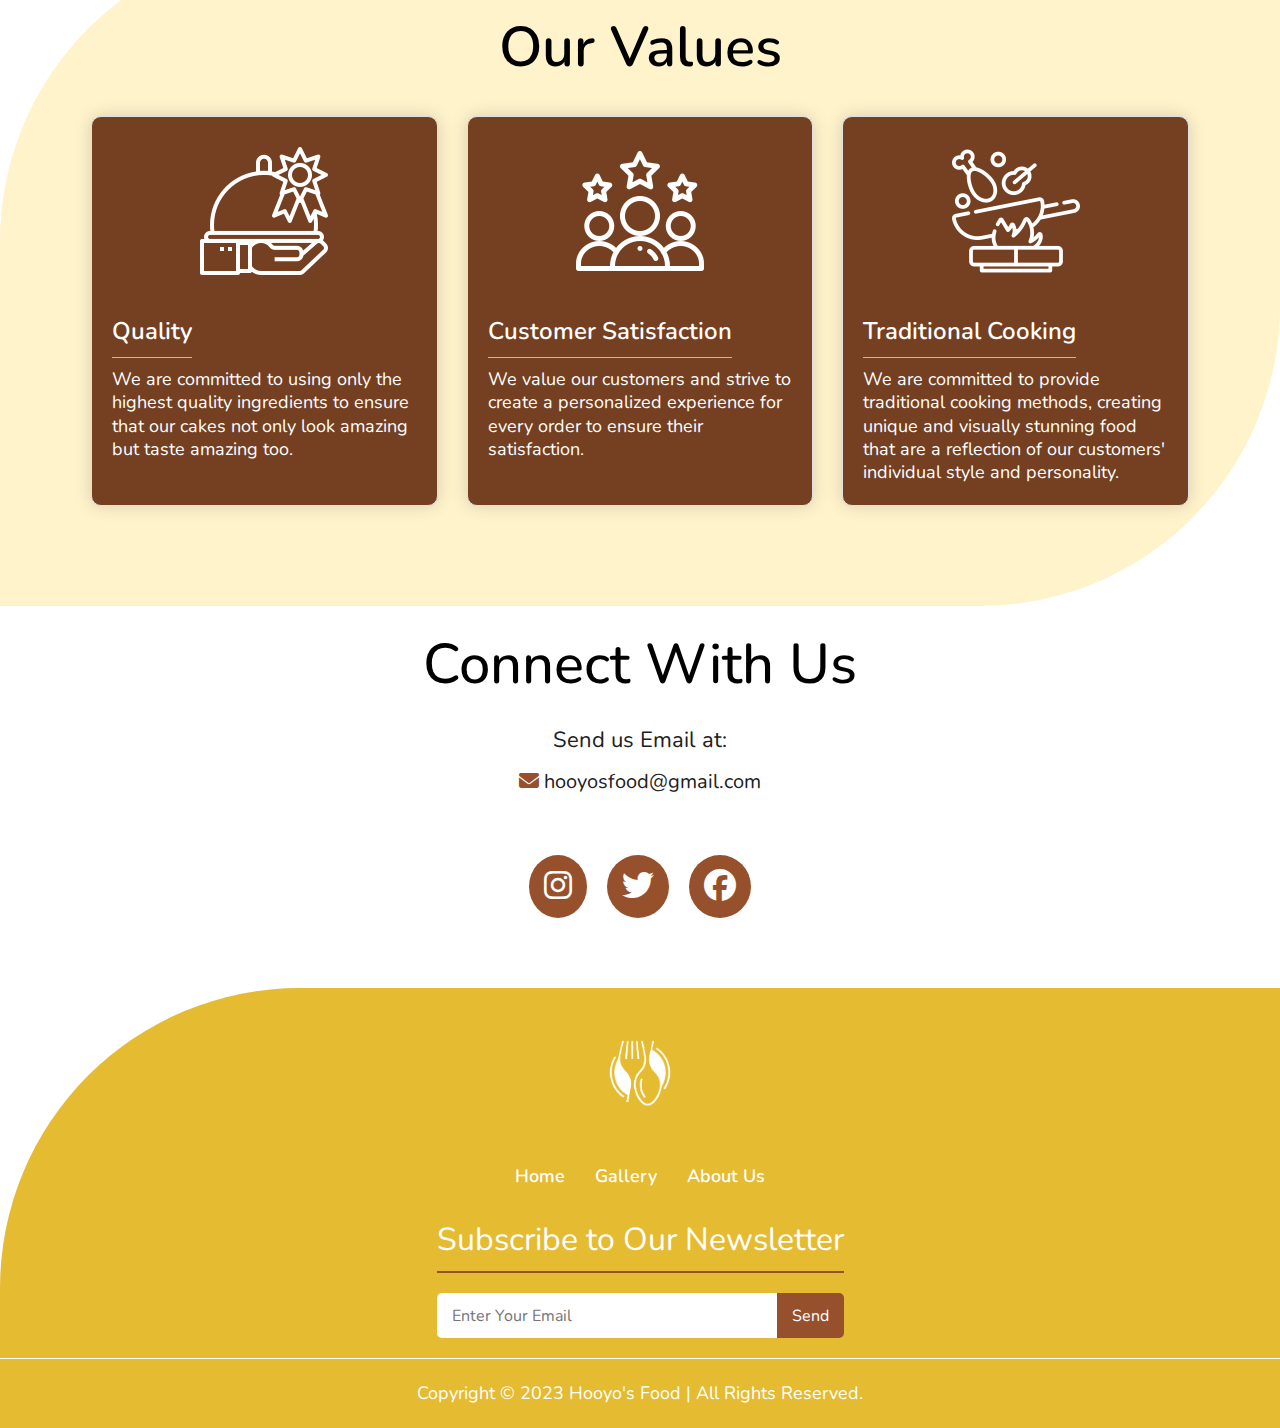
==== commit ba8e5f75: "Finished" ====
--- a/about-us.html
+++ b/about-us.html
@@ -7,7 +7,7 @@
     <meta name="viewport" content="width=device-width, initial-scale=1.0">
     <meta name="author" content="Hooyo's Food">
     <title>About Us | Hooyo's Food</title>
-    <meta name="description" content="Restaurant for Somali food, mostly cultural food.">"
+    <meta name="description" content="Restaurant for Somali food, mostly cultural food.">
     <link rel="icon" type="image/x-icon" href="/images/Logo.png" sizes="32x32">
 
     <!-- CSS File -->
